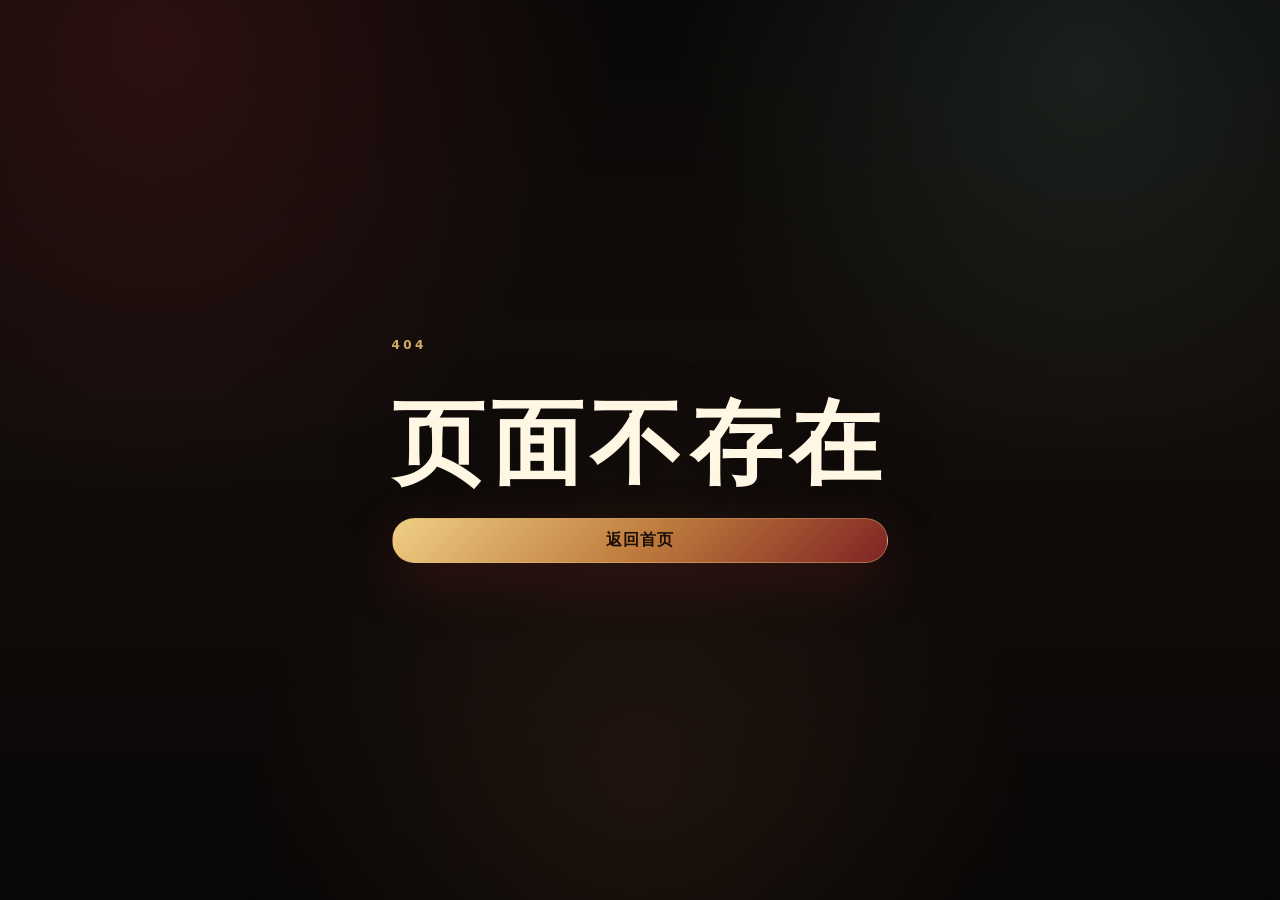
==== archive.html @ 338bcc50 "Add files via upload" ====
<!doctype html>
<html lang="zh-CN">
<head>
  <meta charset="utf-8" />
  <meta name="viewport" content="width=device-width, initial-scale=1" />
  <title>页面不存在｜热夜之梦</title>
  <link rel="stylesheet" href="styles.css" />
</head>
<body data-page="missing">
  <div class="texture" aria-hidden="true"></div>
  <main class="missing-page">
    <p class="overline">404</p>
    <h1>页面不存在</h1>
    <a class="button primary" href="./index.html">返回首页</a>
  </main>
</body>
</html>
---- styles.css ----
:root{
  --bg:#0b0a08;
  --bg-2:#15100c;
  --ink:#efe2c8;
  --ink-strong:#fff6e3;
  --muted:#b8a88b;
  --dim:#75674f;
  --line:rgba(215,184,121,.22);
  --line-strong:rgba(215,184,121,.42);
  --panel:rgba(25,18,14,.78);
  --panel-2:rgba(42,28,20,.68);
  --gold:#d4ad63;
  --gold-soft:#f1d68d;
  --copper:#9e5834;
  --blood:#651c1d;
  --blood-2:#9f2e30;
  --green:#3a5147;
  --paper:#c9b68f;
  --shadow:0 32px 90px rgba(0,0,0,.44);
  --serif:"Noto Serif SC","Source Han Serif SC","Songti SC","SimSun",serif;
  --sans:"Noto Sans SC","Microsoft YaHei",system-ui,-apple-system,BlinkMacSystemFont,"Segoe UI",sans-serif;
}

*{box-sizing:border-box}
html{scroll-behavior:smooth;background:var(--bg)}
body{
  margin:0;
  min-height:100vh;
  color:var(--ink);
  font-family:var(--sans);
  background:
    radial-gradient(circle at 12% 4%, rgba(101,28,29,.38), transparent 32%),
    radial-gradient(circle at 85% 8%, rgba(58,81,71,.32), transparent 30%),
    radial-gradient(circle at 50% 86%, rgba(158,88,52,.14), transparent 38%),
    linear-gradient(180deg,#090807 0%,#120d0b 44%,#080706 100%);
  overflow-x:hidden;
}
body::before{
  content:"";
  position:fixed;
  inset:0;
  z-index:-4;
  pointer-events:none;
  background:
    linear-gradient(90deg,rgba(215,184,121,.035) 1px,transparent 1px),
    linear-gradient(rgba(215,184,121,.028) 1px,transparent 1px);
  background-size:84px 84px;
  mask-image:linear-gradient(to bottom,rgba(0,0,0,.75),transparent 78%);
}
body::after{
  content:"";
  position:fixed;
  inset:0;
  z-index:-3;
  pointer-events:none;
  background:radial-gradient(circle at center,transparent 0 56%,rgba(0,0,0,.58) 100%);
}
.texture{
  position:fixed;
  inset:0;
  z-index:-2;
  pointer-events:none;
  opacity:.26;
  background-image:
    repeating-linear-gradient(0deg,rgba(255,255,255,.045) 0 1px,transparent 1px 3px),
    repeating-linear-gradient(90deg,rgba(0,0,0,.09) 0 1px,transparent 1px 4px);
  mix-blend-mode:overlay;
}

a{color:inherit;text-decoration:none}
button,input,select{font:inherit;color:inherit}
button{cursor:pointer}
img{display:block;max-width:100%}
mark{background:rgba(212,173,99,.34);color:var(--ink-strong);border-radius:5px;padding:0 .16em}

.site-header{
  position:sticky;
  top:0;
  z-index:50;
  display:flex;
  align-items:center;
  justify-content:space-between;
  gap:18px;
  min-height:72px;
  padding:13px clamp(18px,3vw,46px);
  border-bottom:1px solid var(--line);
  background:rgba(9,8,7,.76);
  backdrop-filter:blur(18px);
}
.brand{display:flex;align-items:center;gap:12px;min-width:max-content}
.brand-mark{
  width:42px;height:42px;
  display:grid;place-items:center;
  border:1px solid var(--line-strong);
  border-radius:50%;
  color:var(--gold-soft);
  background:radial-gradient(circle at 34% 25%,rgba(241,214,141,.22),rgba(101,28,29,.17) 52%,rgba(0,0,0,.24));
  font-family:var(--serif);
  font-size:24px;
  box-shadow:inset 0 0 26px rgba(215,184,121,.1),0 14px 36px rgba(0,0,0,.28);
}
.brand-name{font-family:var(--serif);font-size:21px;letter-spacing:.2em;color:var(--ink-strong);font-weight:700}
.site-nav{display:flex;align-items:center;justify-content:flex-end;gap:4px;flex-wrap:wrap}
.site-nav a{
  padding:9px 13px;
  border:1px solid transparent;
  border-radius:999px;
  color:var(--muted);
  font-size:14px;
  letter-spacing:.04em;
  transition:background .18s ease,border-color .18s ease,color .18s ease;
}
.site-nav a:hover,.site-nav a.active{color:var(--ink-strong);border-color:var(--line);background:rgba(255,255,255,.045)}
.nav-toggle{display:none;border:1px solid var(--line);border-radius:999px;background:rgba(255,255,255,.04);padding:9px 14px}

.home-hero{
  width:min(1380px,100%);
  min-height:calc(100vh - 72px);
  margin:0 auto;
  display:grid;
  grid-template-columns:minmax(0,.88fr) minmax(420px,1.12fr);
  gap:34px;
  align-items:center;
  padding:72px clamp(18px,3vw,46px) 44px;
}
.hero-copy{position:relative;z-index:2}
.overline{
  margin:0 0 18px;
  color:var(--gold);
  font-size:12px;
  line-height:1.4;
  letter-spacing:.28em;
  text-transform:uppercase;
  font-weight:800;
}
h1,h2,h3{font-family:var(--serif);font-weight:700;color:var(--ink-strong);margin:0;line-height:1.12}
h1{font-size:clamp(54px,7.4vw,108px);letter-spacing:.08em;text-shadow:0 20px 64px rgba(0,0,0,.46)}
h2{font-size:clamp(29px,4.2vw,52px);letter-spacing:.06em}
h3{font-size:24px;letter-spacing:.04em}
blockquote{
  margin:28px 0 0;
  padding-left:22px;
  border-left:2px solid var(--gold);
  font-family:var(--serif);
  font-size:clamp(22px,2.4vw,34px);
  line-height:1.6;
  color:var(--gold-soft);
}
.hero-text,.page-hero p,.library-hero p,.reading-card p,.portal-card p,.location-card p,.timeline-item p,.book-card p,.entry-body p{
  color:var(--muted);
  line-height:1.95;
  letter-spacing:.015em;
}
.hero-text{max-width:720px;margin:24px 0 0;font-size:17px}
.hero-links{display:flex;gap:12px;flex-wrap:wrap;margin-top:34px}
.button{
  display:inline-flex;align-items:center;justify-content:center;gap:8px;
  min-height:44px;
  padding:11px 18px;
  border-radius:999px;
  border:1px solid var(--line-strong);
  background:rgba(255,255,255,.04);
  color:var(--ink);
  font-weight:700;
  letter-spacing:.06em;
  transition:transform .18s ease,filter .18s ease,background .18s ease;
}
.button:hover{transform:translateY(-2px);filter:brightness(1.08);background:rgba(255,255,255,.07)}
.button.primary{color:#1c0f07;background:linear-gradient(135deg,#efcf83 0%,#be7a3c 52%,#7f2424 100%);box-shadow:0 18px 52px rgba(101,28,29,.36)}
.button.small{min-height:42px;padding:10px 15px;background:rgba(255,255,255,.05)}
.text-link{display:inline-flex;margin-top:14px;color:var(--gold-soft);font-weight:800;letter-spacing:.04em}
.text-link:hover{text-decoration:underline;text-underline-offset:4px}

.map-window{
  position:relative;
  display:block;
  border:1px solid var(--line-strong);
  border-radius:34px;
  padding:12px;
  background:linear-gradient(145deg,rgba(215,184,121,.18),rgba(255,255,255,.035));
  box-shadow:var(--shadow);
  overflow:hidden;
}
.map-window::before{
  content:"";
  position:absolute;
  inset:12px;
  z-index:1;
  pointer-events:none;
  border:1px solid rgba(255,246,227,.18);
  border-radius:24px;
  box-shadow:inset 0 0 80px rgba(0,0,0,.26);
}
.map-window img{
  width:100%;
  aspect-ratio:1.42/1;
  object-fit:cover;
  border-radius:24px;
  filter:saturate(.95) contrast(.96) brightness(.85);
}
.map-window span{
  position:absolute;
  right:28px;
  bottom:26px;
  z-index:2;
  padding:9px 13px;
  border:1px solid var(--line-strong);
  border-radius:999px;
  background:rgba(10,8,6,.72);
  color:var(--gold-soft);
  font-family:var(--serif);
  letter-spacing:.18em;
}

.section{width:min(1220px,100%);margin:0 auto;padding:76px clamp(18px,3vw,46px)}
.section.compact{padding-top:40px;padding-bottom:56px}
.section-title{margin-bottom:22px}
.portal-grid{display:grid;grid-template-columns:repeat(3,1fr);gap:16px}
.portal-card{
  min-height:235px;
  padding:24px;
  display:flex;
  flex-direction:column;
  justify-content:space-between;
  border:1px solid var(--line);
  border-radius:26px;
  background:
    radial-gradient(circle at 84% 12%,rgba(212,173,99,.15),transparent 34%),
    linear-gradient(180deg,rgba(255,255,255,.055),rgba(255,255,255,.022));
  box-shadow:0 22px 70px rgba(0,0,0,.2);
  transition:transform .2s ease,border-color .2s ease,background .2s ease;
}
.portal-card:hover{transform:translateY(-4px);border-color:var(--line-strong);background:rgba(255,255,255,.062)}
.portal-card span{font-family:var(--serif);font-size:28px;color:var(--ink-strong);letter-spacing:.06em}
.portal-card p{margin:30px 0 0;font-size:15px}
.reading-card{
  border:1px solid var(--line);
  border-radius:30px;
  padding:32px;
  background:linear-gradient(135deg,rgba(255,255,255,.055),rgba(101,28,29,.08));
  box-shadow:var(--shadow);
}
.reading-card h2{margin-bottom:20px}
.reading-card p{font-size:16px}

.page-hero{
  width:min(1220px,100%);
  margin:0 auto;
  padding:92px clamp(18px,3vw,46px) 34px;
}
.page-hero h1{font-size:clamp(44px,6vw,82px)}
.page-hero p:not(.overline){max-width:820px;margin:24px 0 0;font-size:17px}
.atlas-hero{padding-bottom:22px}
.atlas-map{
  width:min(1320px,calc(100% - 36px));
  margin:0 auto 26px;
  border:1px solid var(--line-strong);
  border-radius:32px;
  padding:12px;
  background:rgba(255,255,255,.04);
  box-shadow:var(--shadow);
}
.atlas-map img{width:100%;border-radius:22px;filter:saturate(.96) contrast(.98) brightness(.92)}
.tool-row,.archive-tools{
  position:sticky;
  top:88px;
  z-index:12;
  display:grid;
  grid-template-columns:1fr 220px;
  gap:12px;
  margin-bottom:26px;
  padding:12px;
  border:1px solid var(--line);
  border-radius:24px;
  background:rgba(12,9,7,.78);
  backdrop-filter:blur(16px);
}
.archive-tools{grid-template-columns:1fr 210px auto}
input,select{
  width:100%;
  border:1px solid var(--line);
  border-radius:16px;
  background:rgba(0,0,0,.28);
  color:var(--ink);
  padding:13px 15px;
  outline:none;
  transition:border-color .18s ease,box-shadow .18s ease;
}
input:focus,select:focus{border-color:rgba(241,214,141,.72);box-shadow:0 0 0 4px rgba(212,173,99,.12)}
select option{background:#130f0c;color:var(--ink)}
.location-grid{display:grid;gap:24px}
.location-group{display:grid;gap:16px}
.location-group h2{font-size:34px}
.location-cards{display:grid;grid-template-columns:repeat(2,1fr);gap:14px}
.location-card{
  padding:22px;
  border:1px solid var(--line);
  border-radius:24px;
  background:linear-gradient(180deg,rgba(255,255,255,.05),rgba(255,255,255,.022));
}
.card-kicker{color:var(--dim);font-size:12px;letter-spacing:.18em;margin-bottom:10px}
.location-card h3{font-size:25px}
.location-card p{margin:14px 0 0;font-size:15px}
.empty{border:1px dashed var(--line);border-radius:22px;padding:28px;color:var(--muted);background:rgba(255,255,255,.03)}

.chronicle-shell{padding-top:34px}
.timeline{position:relative;display:grid;gap:18px;margin-top:10px}
.timeline::before{content:"";position:absolute;left:140px;top:0;bottom:0;width:1px;background:var(--line)}
.timeline-item{
  position:relative;
  display:grid;
  grid-template-columns:120px 1fr;
  gap:42px;
  padding:24px;
  border:1px solid var(--line);
  border-radius:24px;
  background:linear-gradient(180deg,rgba(255,255,255,.05),rgba(255,255,255,.02));
}
.timeline-item::before{content:"";position:absolute;left:135px;top:32px;width:11px;height:11px;border-radius:50%;background:var(--gold);box-shadow:0 0 0 8px rgba(212,173,99,.12)}
.timeline-date{font-family:var(--serif);font-size:24px;color:var(--gold-soft);line-height:1.2}
.timeline-item h2{font-size:30px}
.timeline-item p{margin:14px 0 0}

.library-hero{
  width:min(1220px,100%);
  margin:0 auto;
  min-height:430px;
  display:flex;
  align-items:end;
  padding:90px clamp(18px,3vw,46px) 42px;
  background:
    linear-gradient(rgba(8,6,5,.24),rgba(8,6,5,.76)),
    repeating-linear-gradient(90deg,rgba(124,74,42,.22) 0 38px,rgba(36,22,15,.22) 38px 42px),
    radial-gradient(circle at 70% 12%,rgba(212,173,99,.2),transparent 34%);
  border-bottom:1px solid var(--line);
}
.library-hero h1{font-size:clamp(46px,6vw,84px)}
.library-hero p:not(.overline){max-width:640px;margin:20px 0 0;font-size:18px;color:var(--muted);line-height:1.9}
.library-room{width:min(1280px,100%)}
.catalog-panel{
  display:grid;
  grid-template-columns:180px 1fr;
  gap:16px;
  align-items:center;
  margin-bottom:24px;
  padding:16px;
  border:1px solid var(--line);
  border-radius:24px;
  background:linear-gradient(135deg,rgba(201,182,143,.1),rgba(55,34,23,.28));
}
.catalog-panel label{font-family:var(--serif);font-size:25px;color:var(--ink-strong);letter-spacing:.08em}
.bookcase{
  display:grid;
  grid-template-columns:repeat(2,1fr);
  gap:18px;
}
.book-card{
  position:relative;
  display:grid;
  grid-template-columns:42px 1fr;
  gap:18px;
  min-height:215px;
  padding:22px;
  border:1px solid rgba(215,184,121,.28);
  border-radius:8px 24px 24px 8px;
  background:
    linear-gradient(90deg,rgba(101,28,29,.34),transparent 16%),
    linear-gradient(180deg,rgba(201,182,143,.12),rgba(255,255,255,.028));
  box-shadow:0 20px 54px rgba(0,0,0,.24);
}
.book-card::after{content:"";position:absolute;left:0;right:0;bottom:-10px;height:10px;background:linear-gradient(90deg,rgba(80,47,27,.1),rgba(215,184,121,.2),rgba(80,47,27,.1));border-radius:0 0 18px 18px}
.book-spine{
  writing-mode:vertical-rl;
  text-orientation:mixed;
  display:flex;
  align-items:center;
  justify-content:center;
  border-right:1px solid var(--line);
  color:var(--gold-soft);
  font-family:var(--serif);
  letter-spacing:.2em;
}
.book-card h2{font-size:27px;line-height:1.35}
.book-card p{margin:14px 0 0;font-size:15px}

.archive-section{padding-top:34px}
.archive-list{display:grid;gap:14px}
.entry{
  border:1px solid var(--line);
  border-radius:24px;
  background:linear-gradient(180deg,rgba(255,255,255,.048),rgba(255,255,255,.02));
  overflow:hidden;
}
.entry summary{
  list-style:none;
  display:flex;
  justify-content:space-between;
  gap:18px;
  align-items:center;
  padding:22px 24px;
  cursor:pointer;
}
.entry summary::-webkit-details-marker{display:none}
.entry h2{font-size:30px}
.entry-meta{display:flex;gap:8px;flex-wrap:wrap;margin-top:12px}
.entry-meta span{display:inline-flex;padding:5px 9px;border:1px solid var(--line);border-radius:999px;color:var(--muted);font-size:12px;letter-spacing:.05em}
.chevron{color:var(--gold);font-size:24px;transition:transform .2s ease}
.entry[open] .chevron{transform:rotate(180deg)}
.entry-body{padding:0 24px 26px;border-top:1px solid var(--line)}
.entry-body p{margin:20px 0 0;font-size:16px;color:#d4c4a8}

.site-footer{
  display:flex;
  gap:18px;
  flex-wrap:wrap;
  justify-content:center;
  padding:36px 18px 48px;
  border-top:1px solid var(--line);
  color:var(--muted);
}
.site-footer a:hover{color:var(--ink-strong);text-decoration:underline;text-underline-offset:4px}
.missing-page{min-height:100vh;display:grid;place-content:center;gap:22px;padding:40px}
.missing-page h1{font-size:clamp(42px,8vw,92px)}

.reveal{opacity:0;transform:translateY(18px);transition:opacity .55s ease,transform .55s ease}
.reveal.visible{opacity:1;transform:none}

@media (max-width: 980px){
  .home-hero{grid-template-columns:1fr;min-height:auto;padding-top:54px}
  .map-window{order:-1}
  .portal-grid,.location-cards,.bookcase{grid-template-columns:1fr}
  .tool-row,.archive-tools,.catalog-panel{grid-template-columns:1fr;position:relative;top:auto}
  .timeline::before{left:27px}
  .timeline-item{grid-template-columns:1fr;gap:12px;padding-left:54px}
  .timeline-item::before{left:22px}
  .timeline-date{font-size:20px}
}

@media (max-width: 760px){
  .site-header{align-items:flex-start}
  .nav-toggle{display:inline-flex;margin-left:auto}
  .site-nav{display:none;position:absolute;left:18px;right:18px;top:62px;padding:12px;border:1px solid var(--line);border-radius:22px;background:rgba(9,8,7,.96);box-shadow:var(--shadow)}
  .site-nav.open{display:grid}
  .site-nav a{border-color:var(--line);border-radius:14px}
  .brand-name{font-size:18px;letter-spacing:.16em}
  h1{font-size:clamp(42px,13vw,62px)}
  .home-hero,.page-hero,.section{padding-left:18px;padding-right:18px}
  .map-window img{aspect-ratio:1.22/1}
  .atlas-map{width:calc(100% - 24px);padding:8px;border-radius:22px}
  .atlas-map img{border-radius:15px}
  .entry summary{padding:18px}
  .entry-body{padding:0 18px 22px}
}
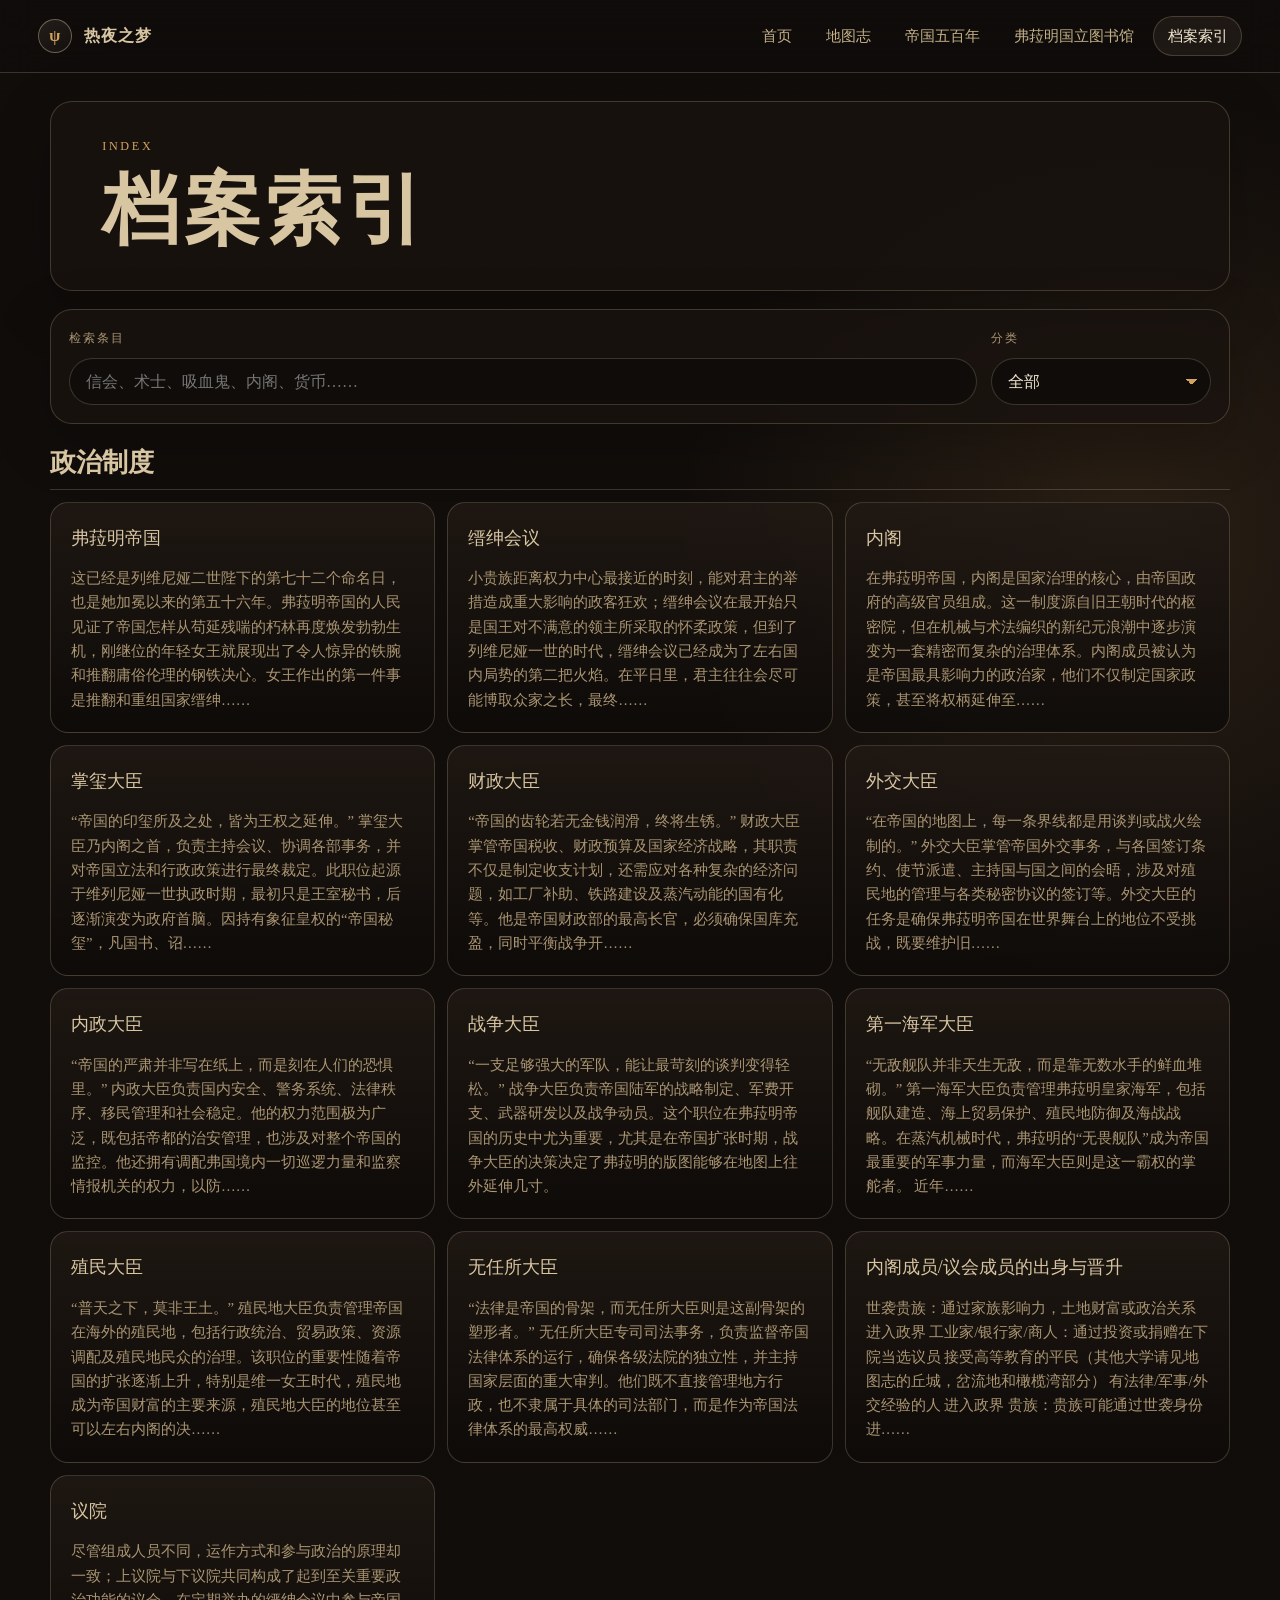
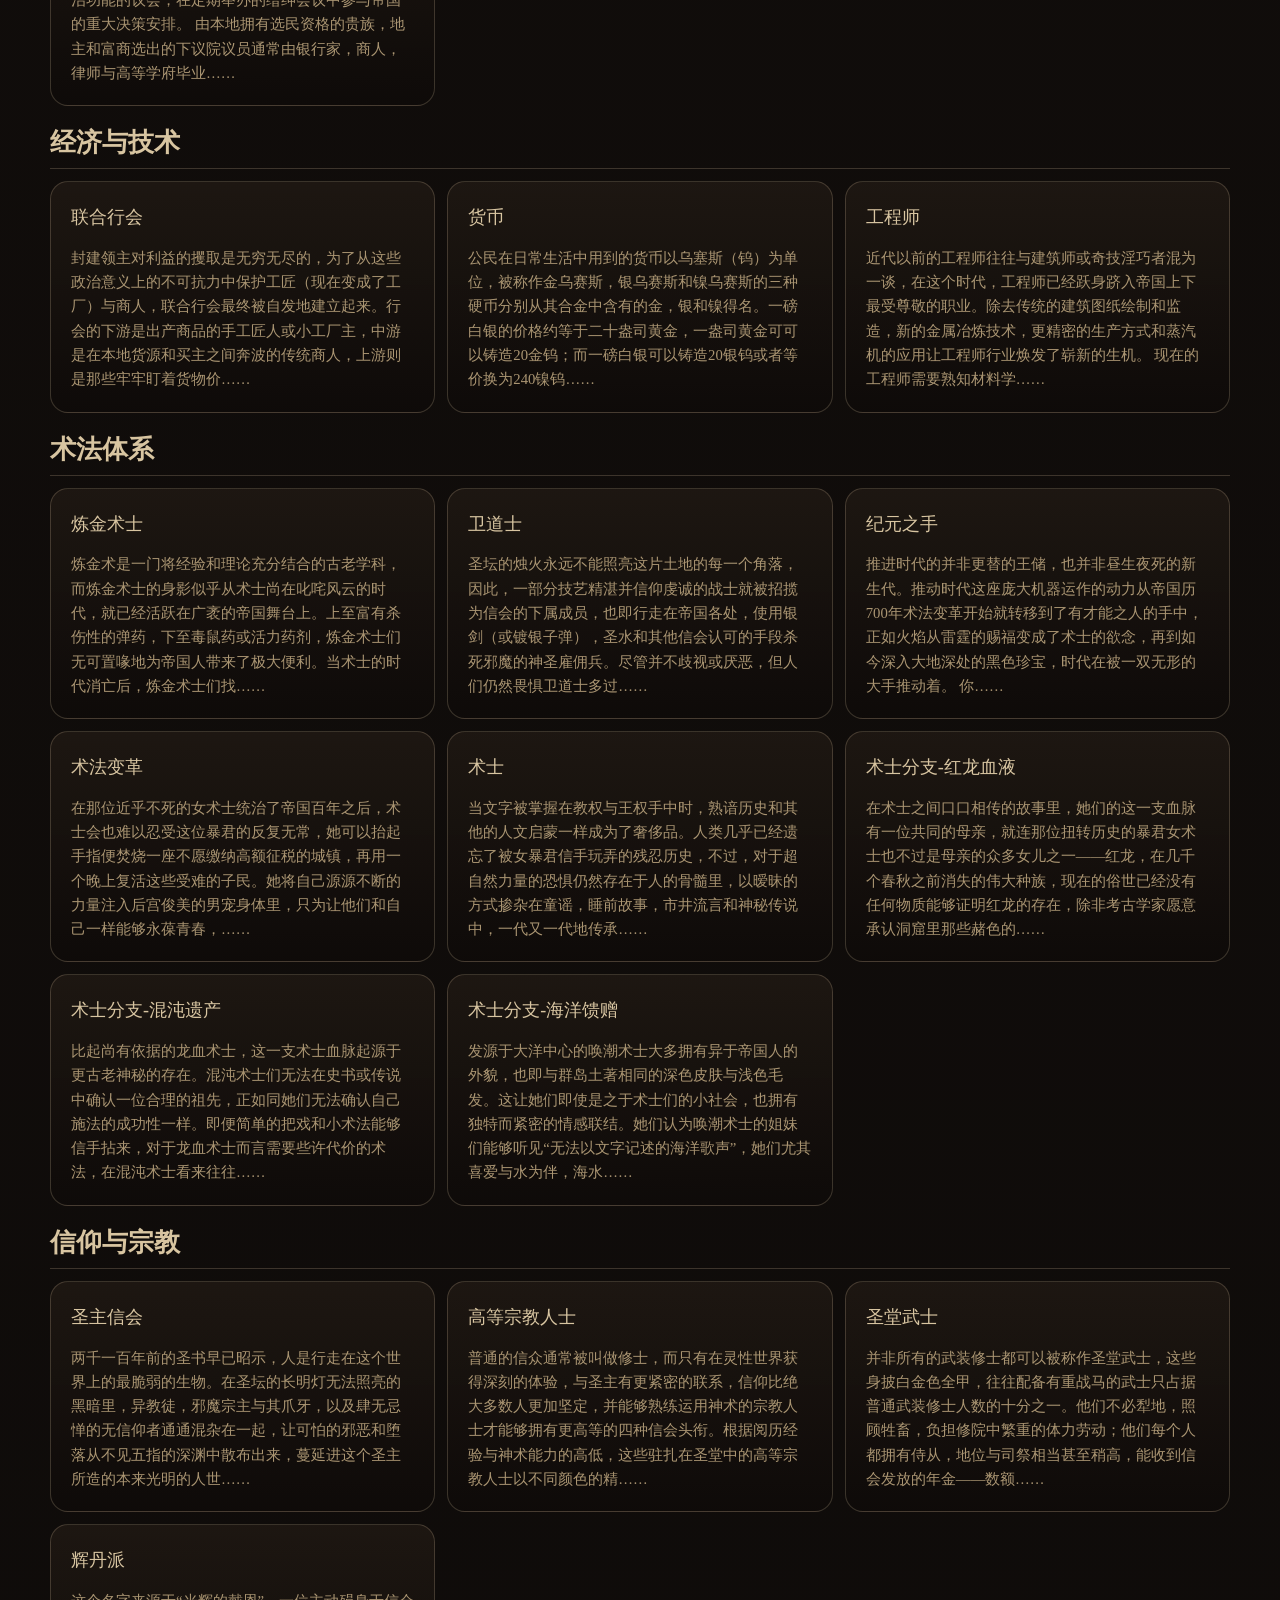
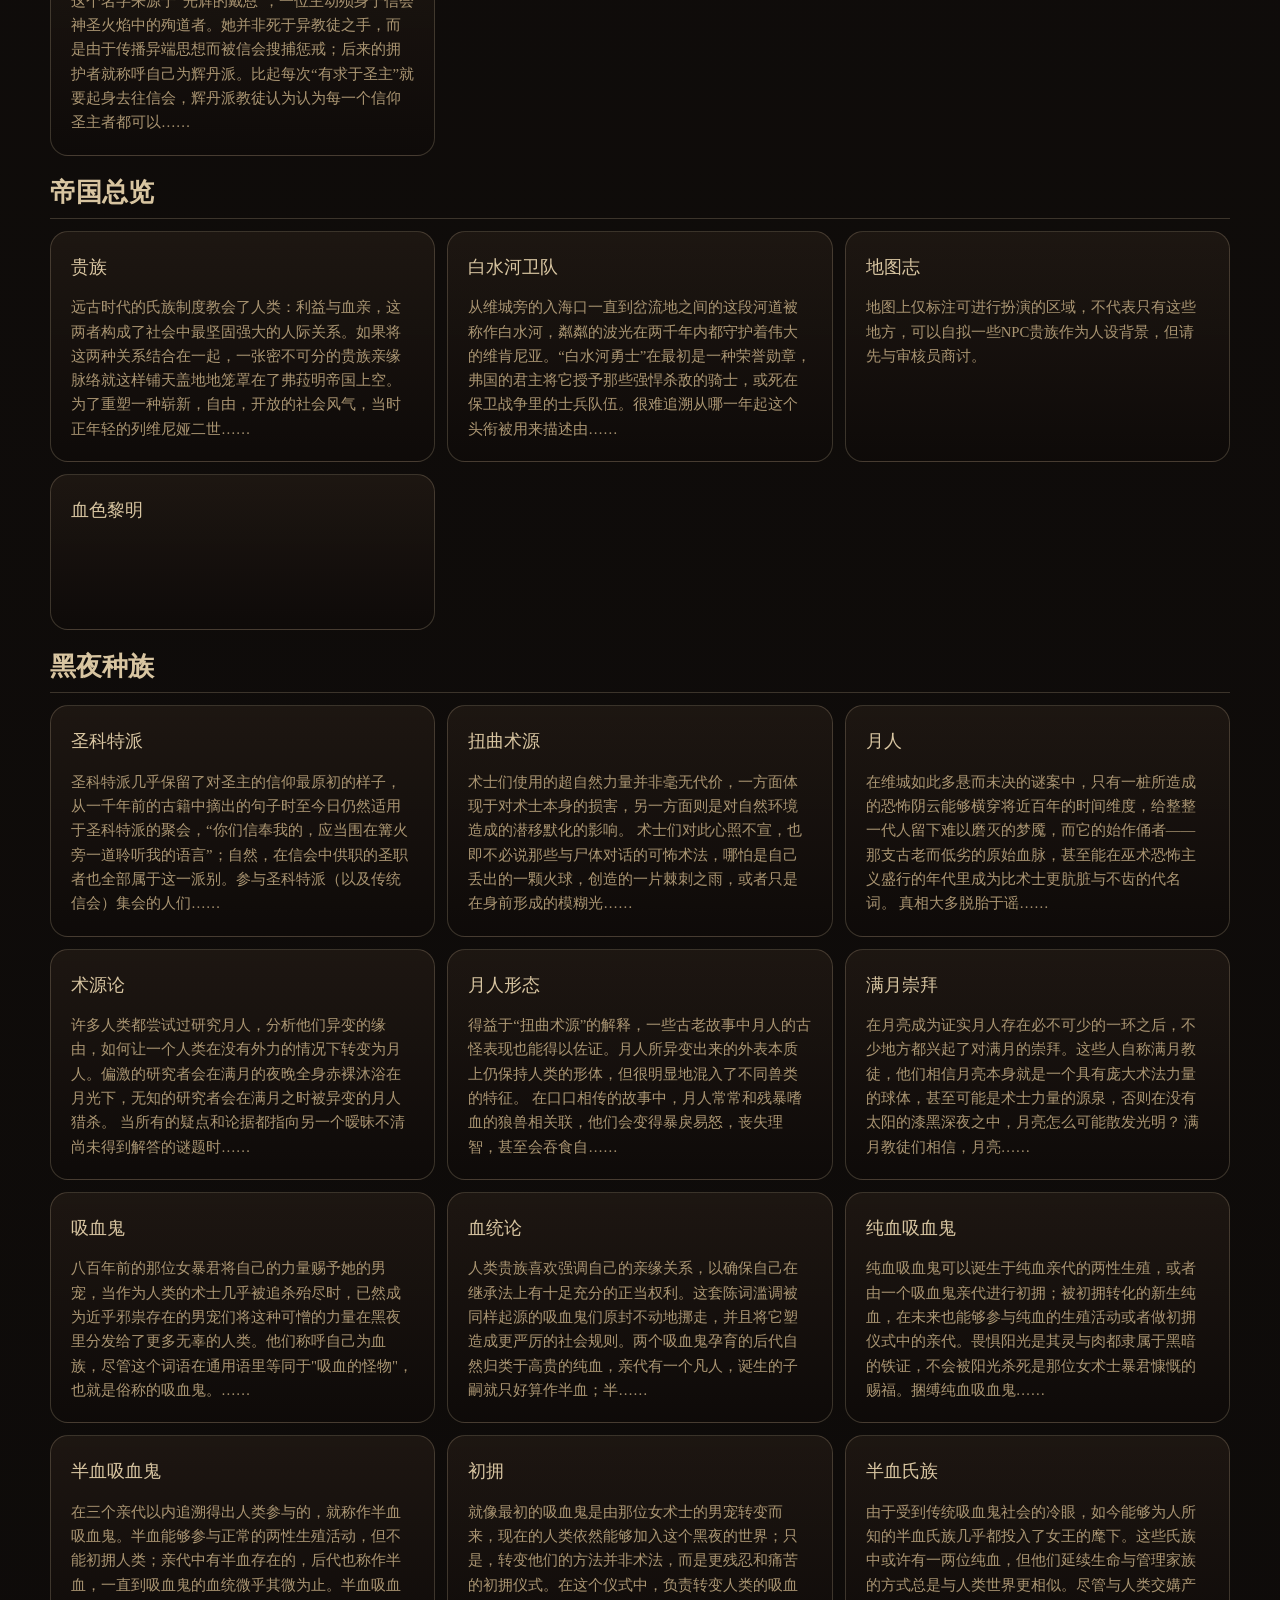
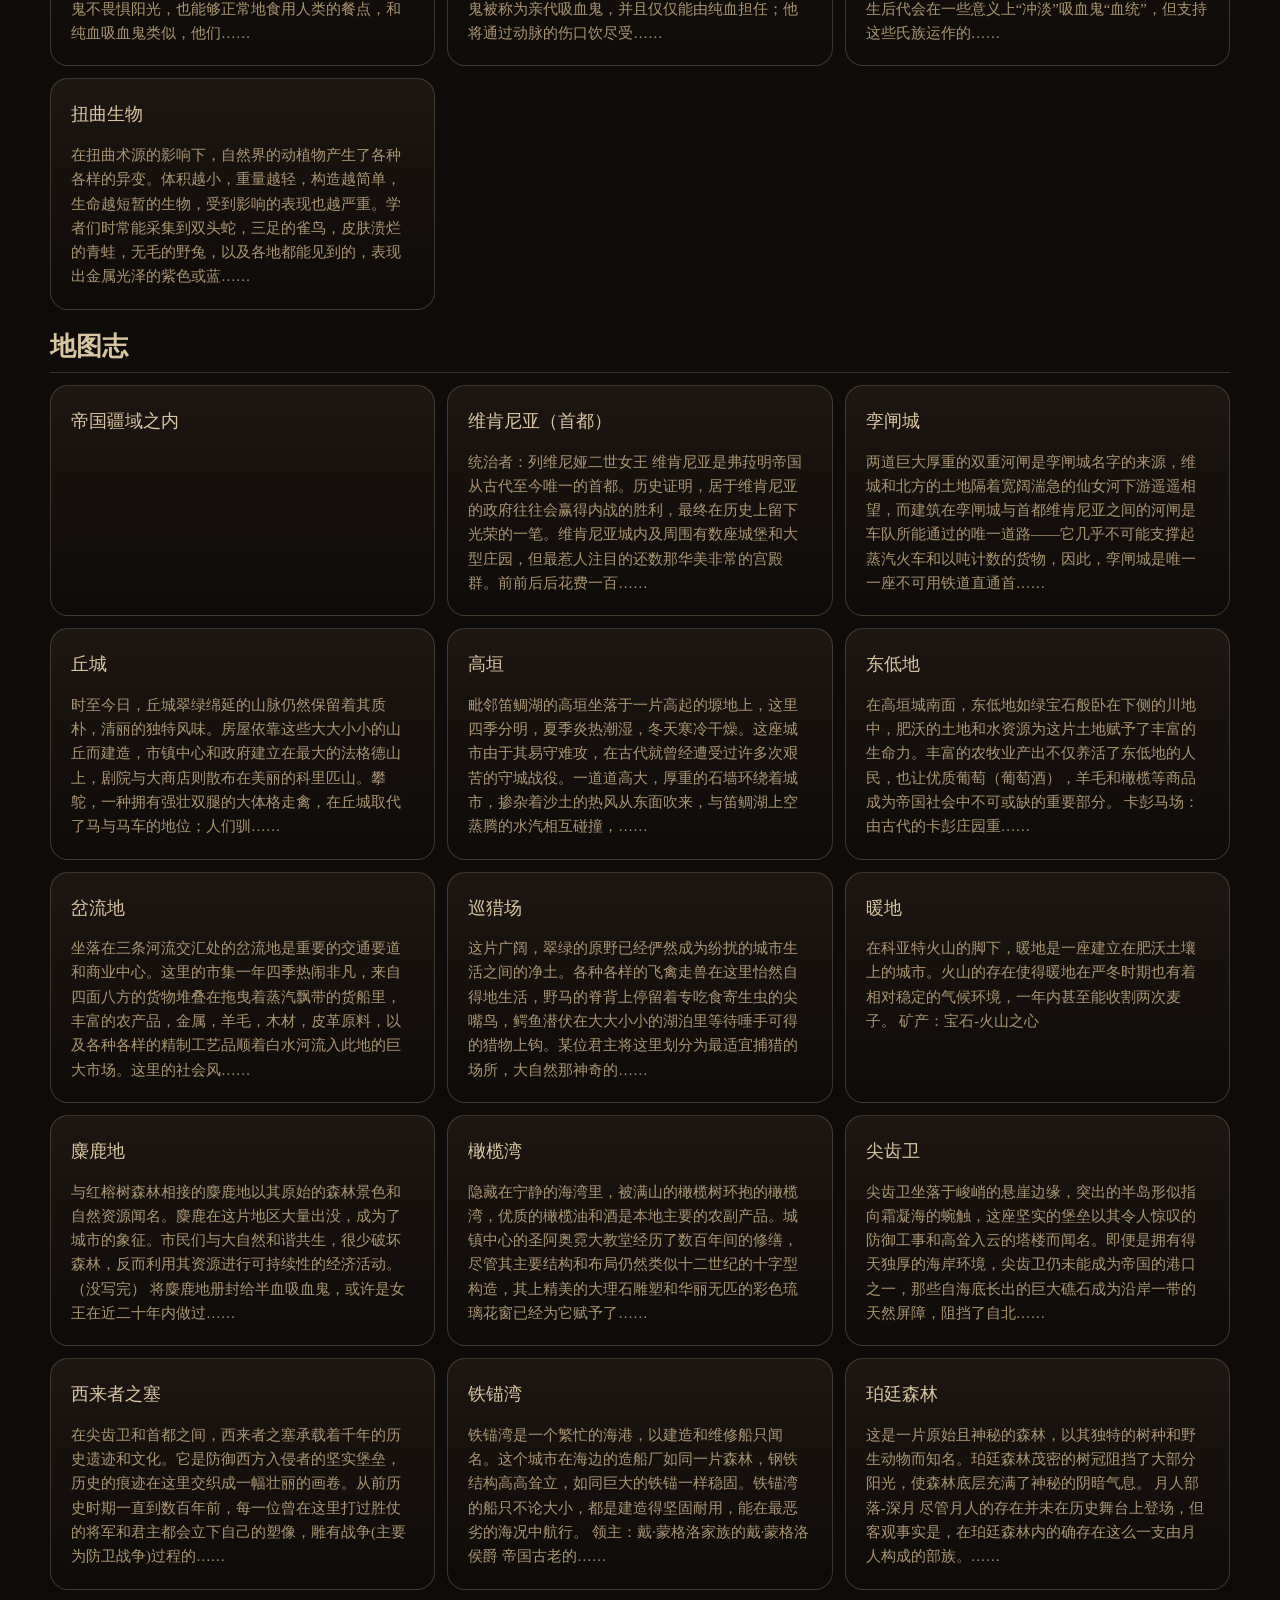
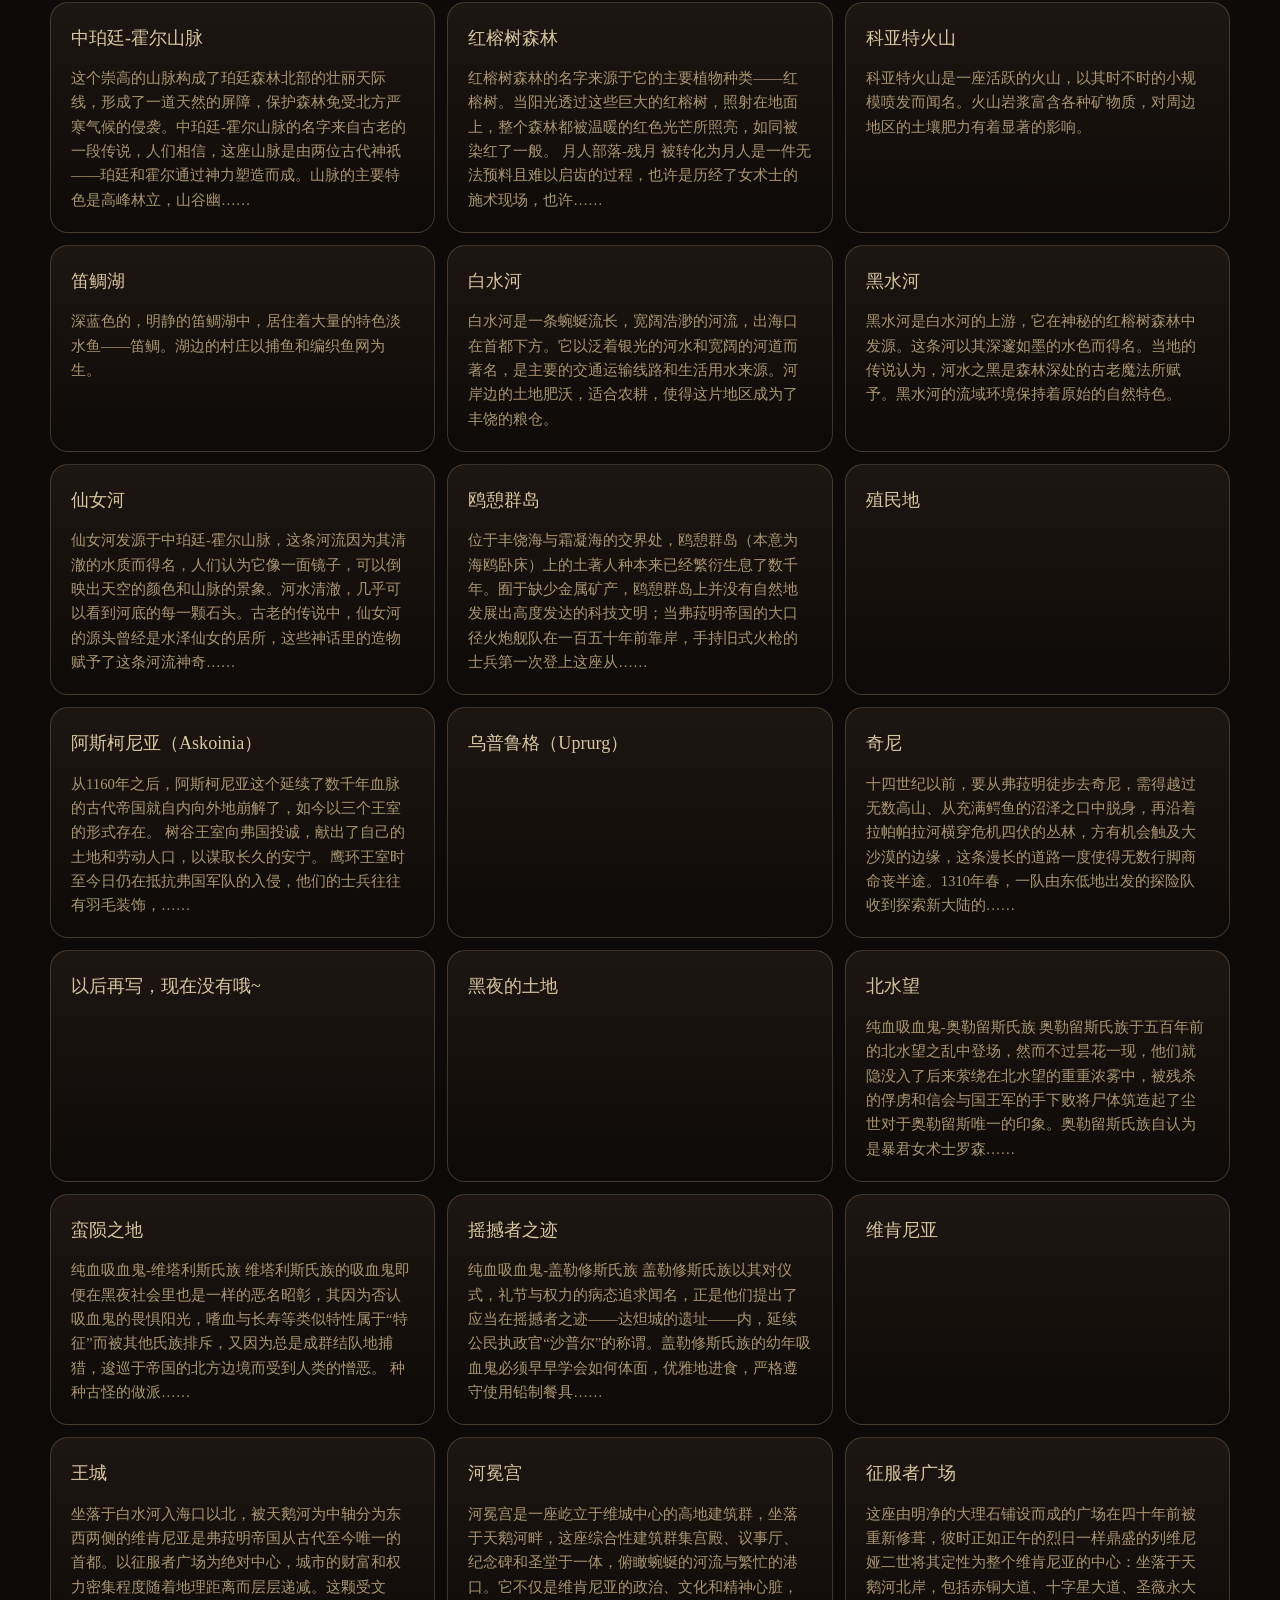
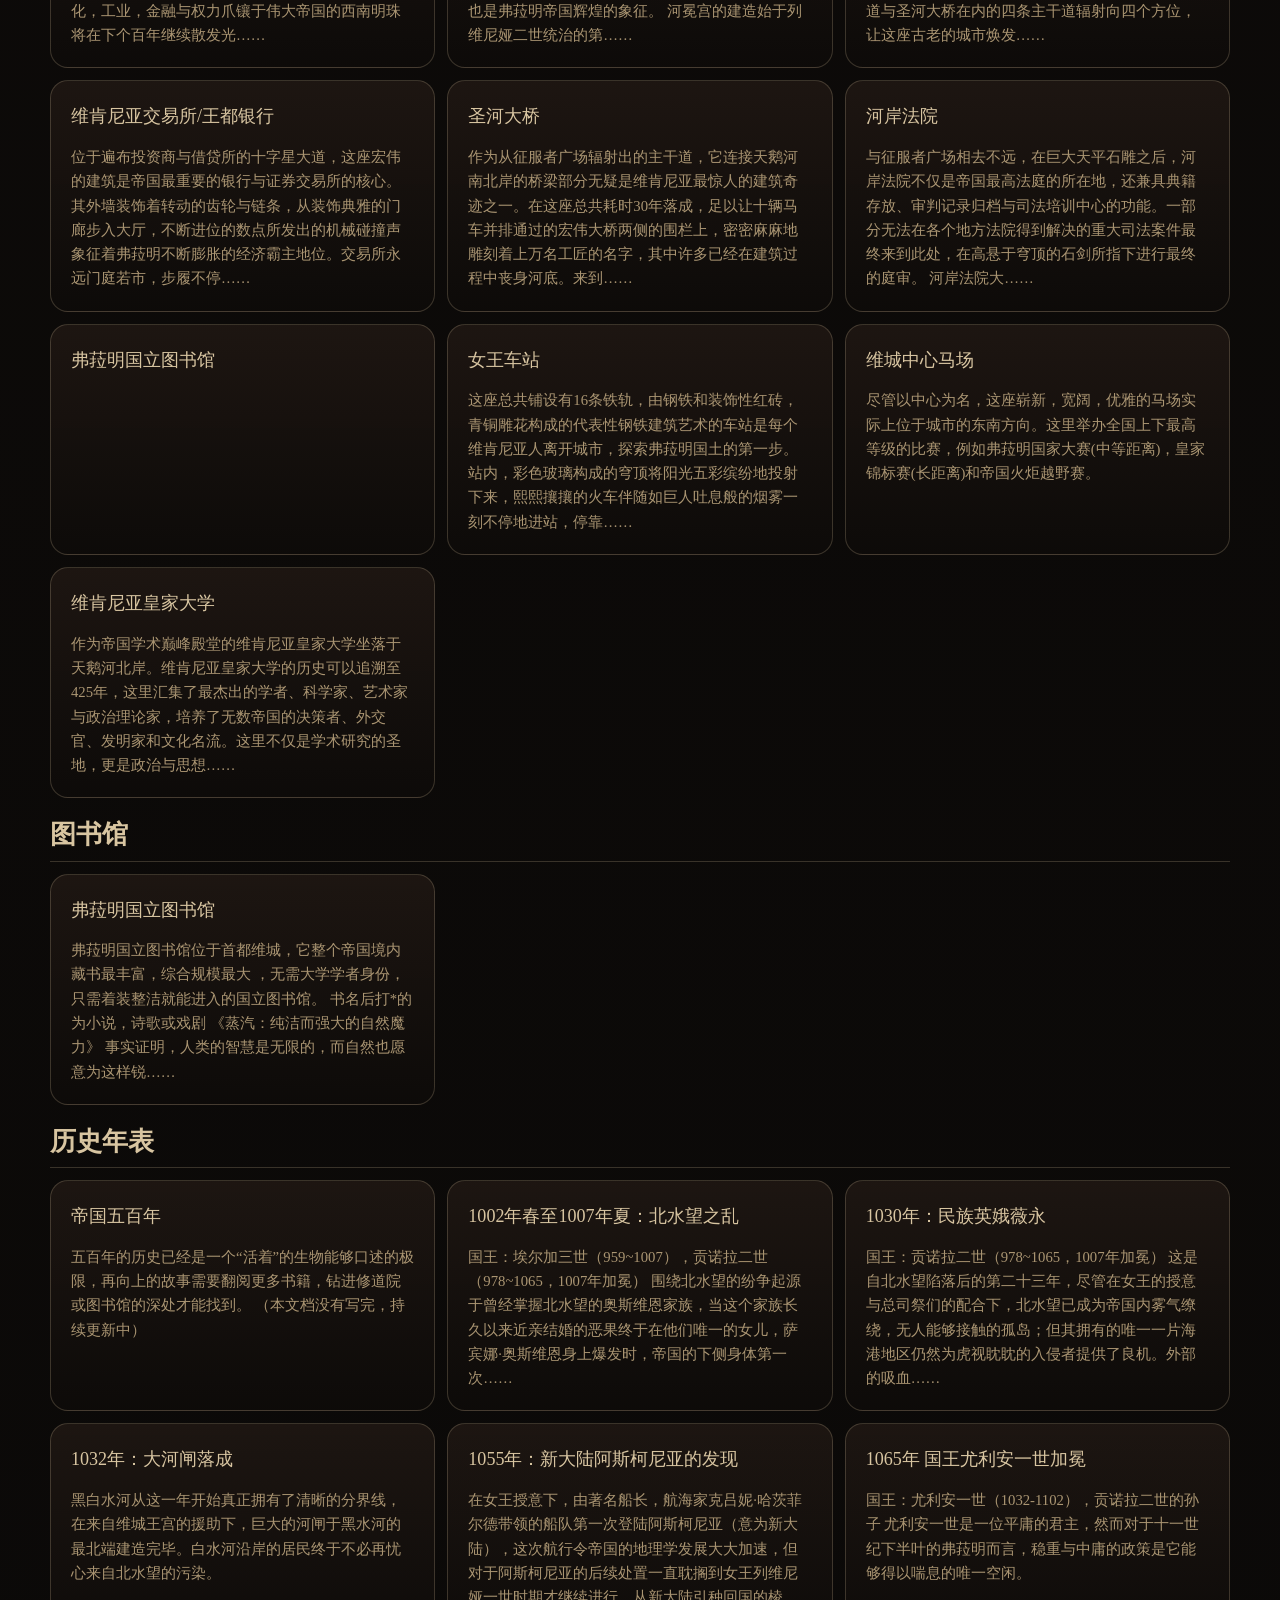
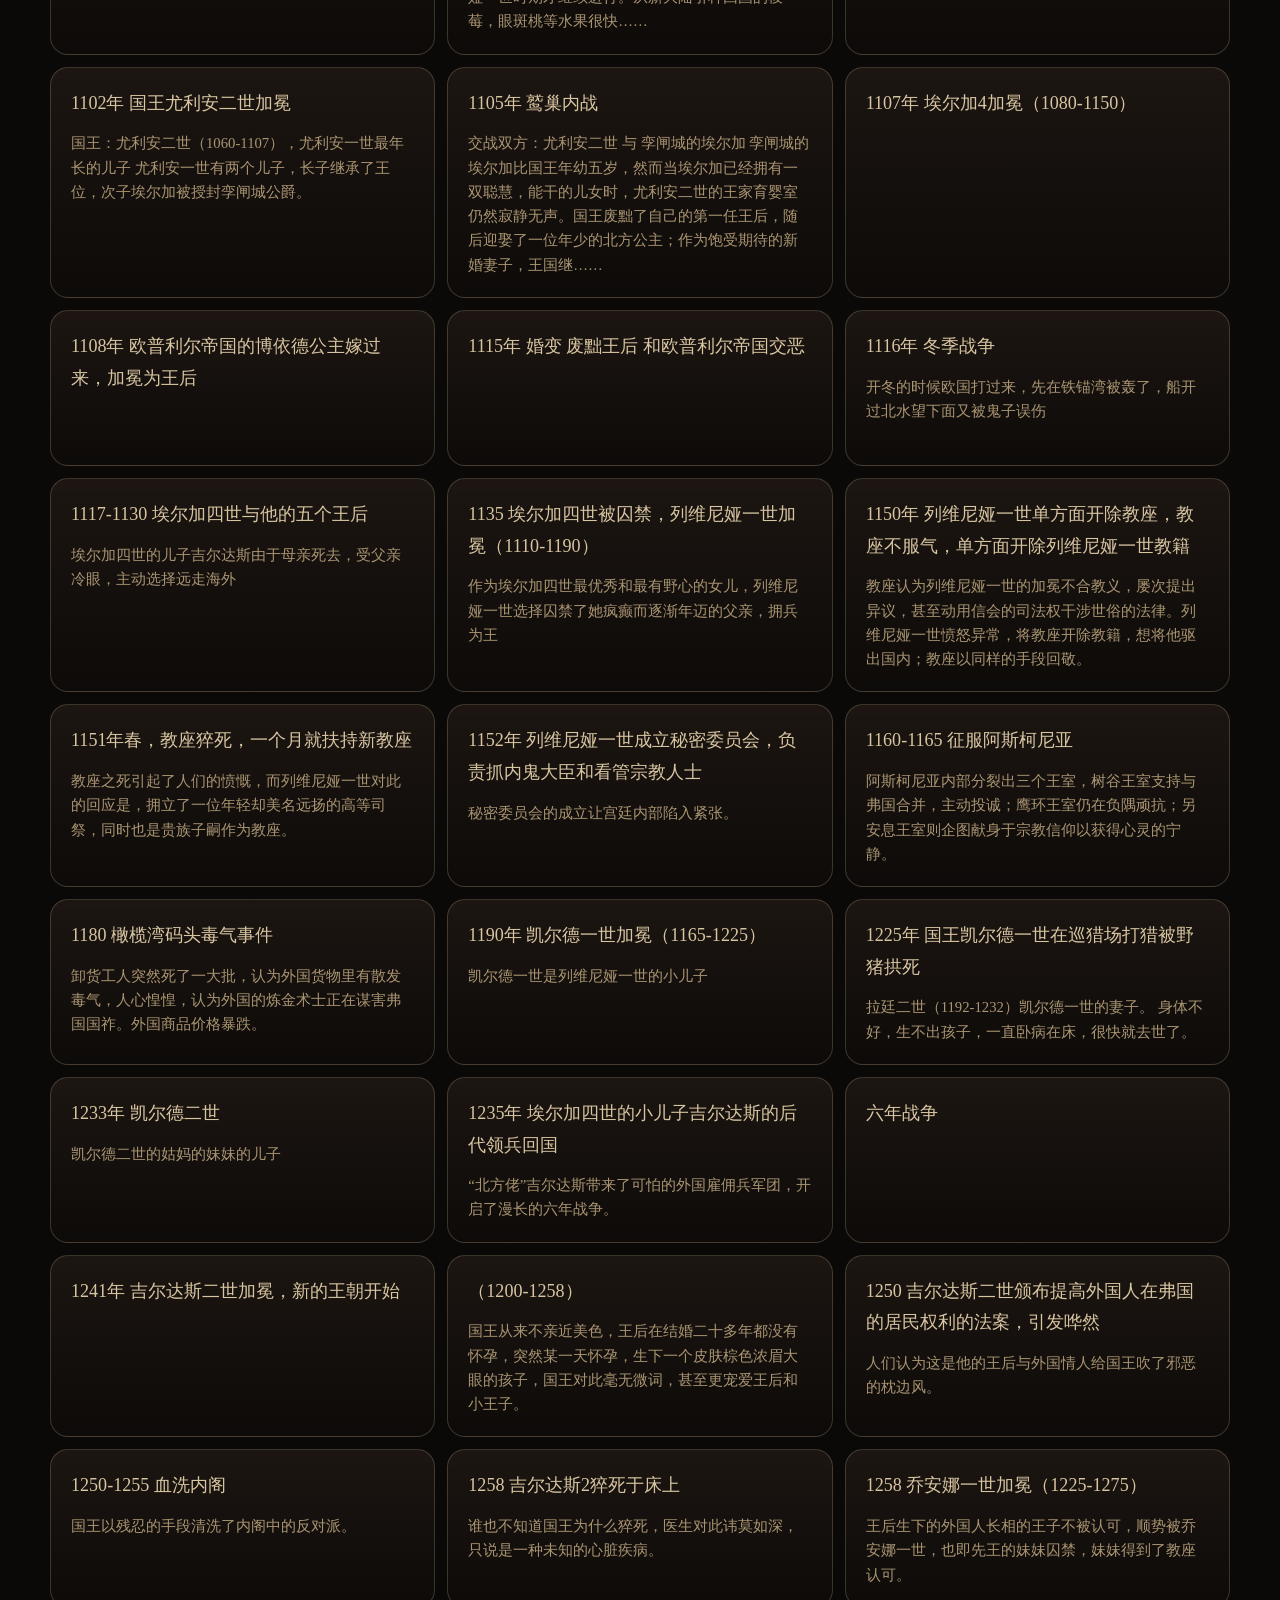
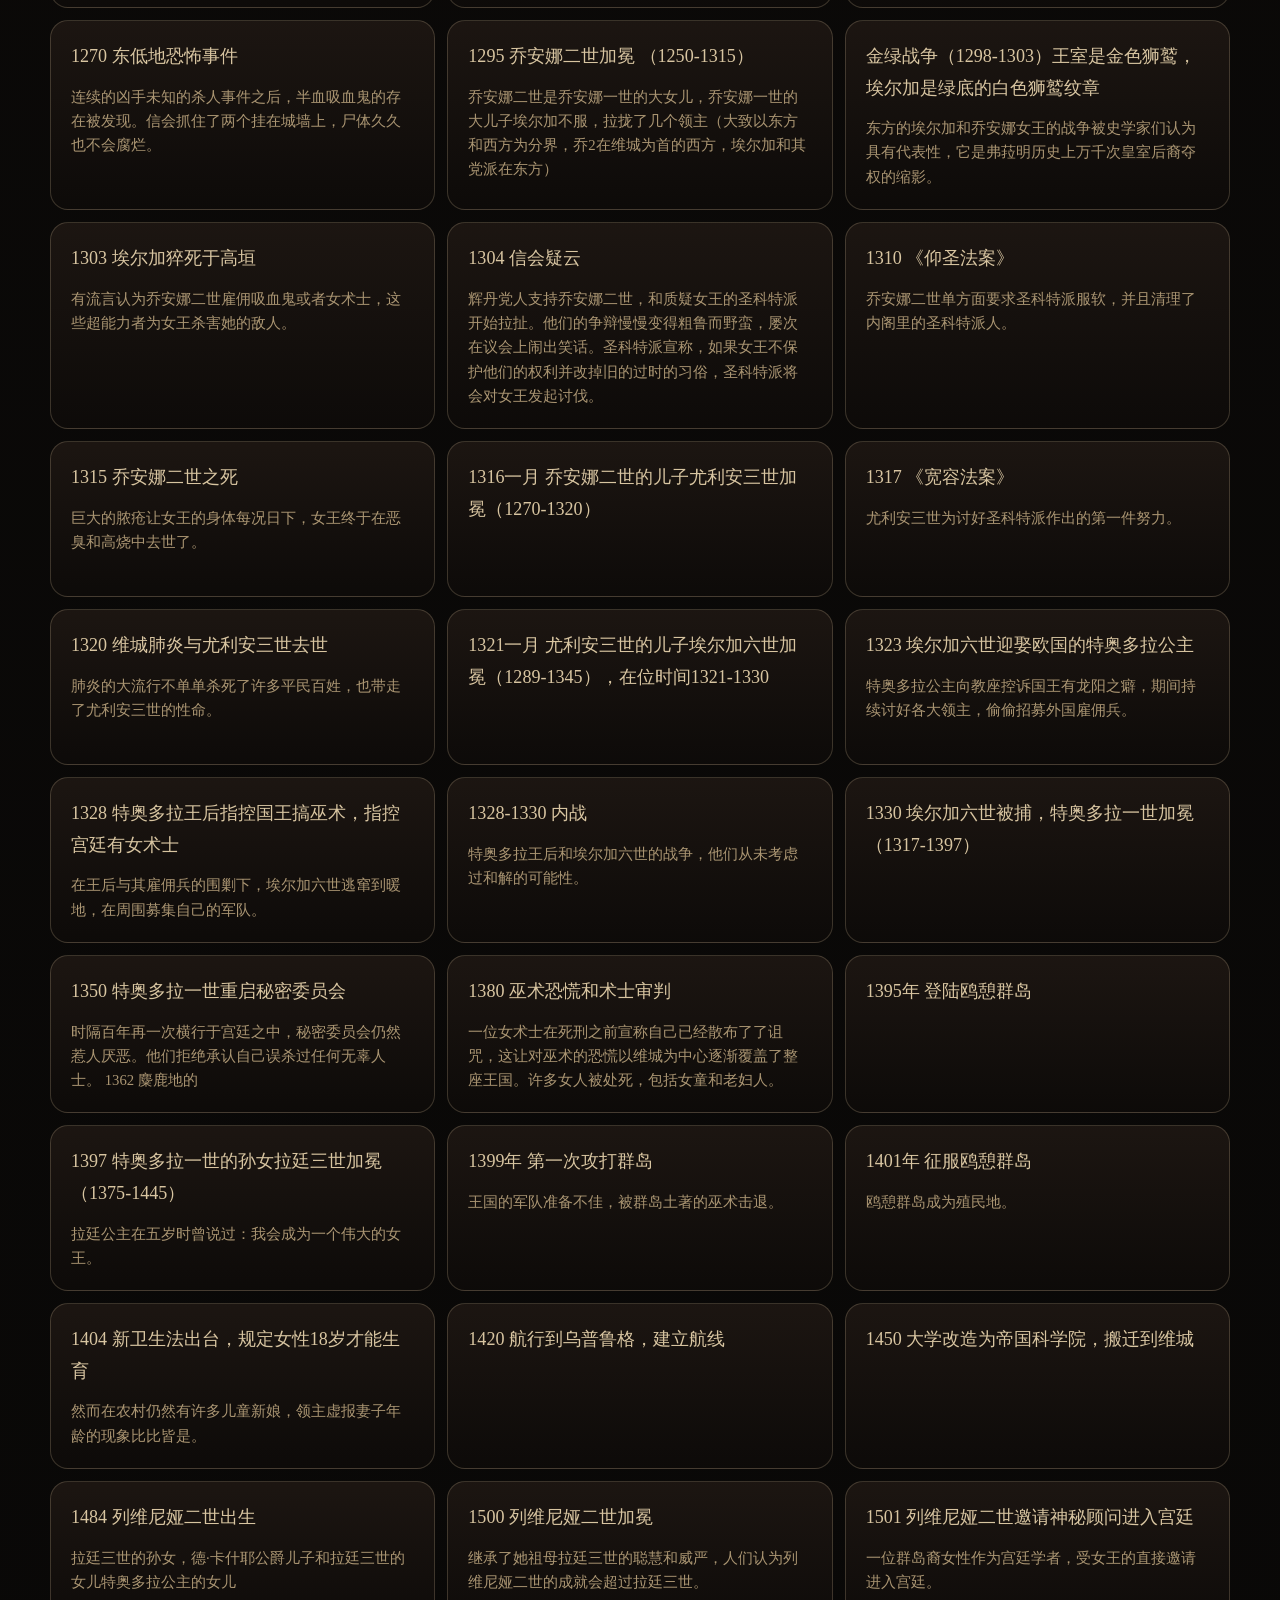
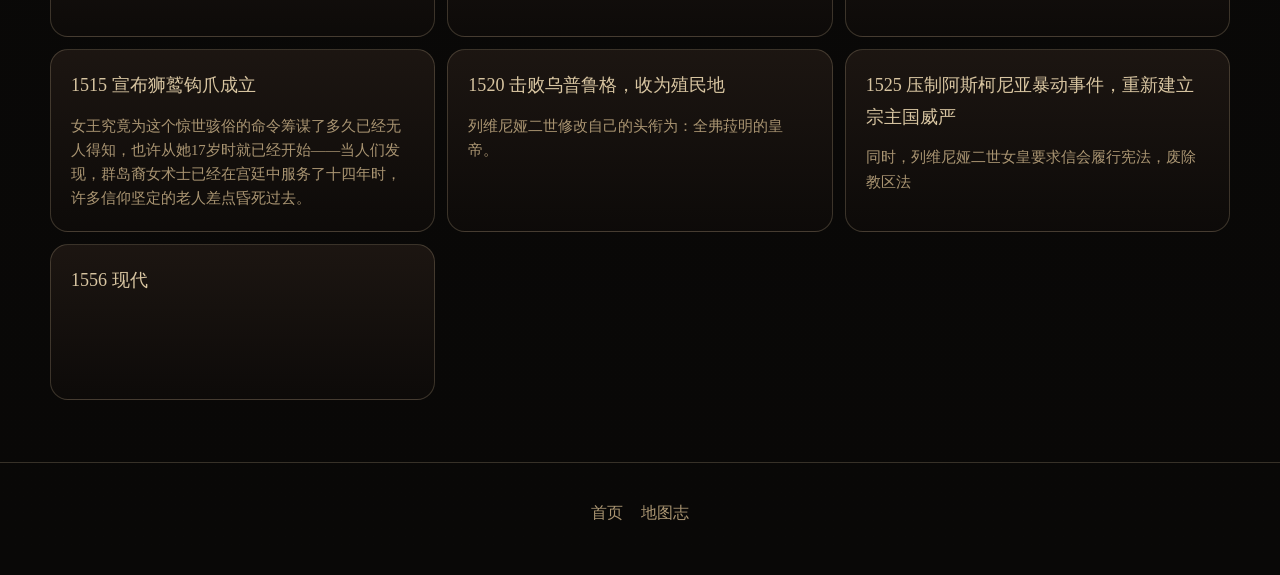
==== commit 3dfd2785: "Add files via upload" ====
--- a/archive.html
+++ b/archive.html
@@ -3,15 +3,48 @@
 <head>
   <meta charset="utf-8" />
   <meta name="viewport" content="width=device-width, initial-scale=1" />
-  <title>页面不存在｜热夜之梦</title>
+  <meta name="theme-color" content="#100d0b" />
+  <title>档案索引｜热夜之梦</title>
   <link rel="stylesheet" href="styles.css" />
 </head>
-<body data-page="missing">
-  <div class="texture" aria-hidden="true"></div>
-  <main class="missing-page">
-    <p class="overline">404</p>
-    <h1>页面不存在</h1>
-    <a class="button primary" href="./index.html">返回首页</a>
+<body data-page="archive">
+  <header class="site-header">
+    <a class="brand" href="./index.html"><span class="brand-mark">ψ</span><span>热夜之梦</span></a>
+    <button class="nav-toggle" type="button" aria-expanded="false" aria-controls="siteNav">目录</button>
+    <nav class="site-nav" id="siteNav" aria-label="主导航">
+      <a href="./index.html">首页</a>
+      <a href="./atlas.html">地图志</a>
+      <a href="./chronicle.html">帝国五百年</a>
+      <a href="./library.html">弗菈明国立图书馆</a>
+      <a href="./archive.html">档案索引</a>
+    </nav>
+  </header>
+
+  <main class="page-shell">
+    <section class="page-title compact-title">
+      <p class="eyebrow">Index</p>
+      <h1>档案索引</h1>
+    </section>
+
+    <section class="toolbar">
+      <label class="field wide-field">
+        <span>检索条目</span>
+        <input id="archiveSearch" type="search" placeholder="信会、术士、吸血鬼、内阁、货币……" />
+      </label>
+      <label class="field short-field">
+        <span>分类</span>
+        <select id="archiveCategory"><option value="all">全部</option></select>
+      </label>
+    </section>
+
+    <section id="archiveList" class="archive-list"></section>
   </main>
+
+  <footer class="site-footer">
+    <a href="./index.html">首页</a>
+    <a href="./atlas.html">地图志</a>
+  </footer>
+  <script src="world-data.js"></script>
+  <script src="script.js"></script>
 </body>
 </html>
--- a/styles.css
+++ b/styles.css
@@ -1,453 +1,370 @@
 :root{
-  --bg:#0b0a08;
-  --bg-2:#15100c;
-  --ink:#efe2c8;
-  --ink-strong:#fff6e3;
-  --muted:#b8a88b;
-  --dim:#75674f;
-  --line:rgba(215,184,121,.22);
-  --line-strong:rgba(215,184,121,.42);
-  --panel:rgba(25,18,14,.78);
-  --panel-2:rgba(42,28,20,.68);
-  --gold:#d4ad63;
-  --gold-soft:#f1d68d;
-  --copper:#9e5834;
-  --blood:#651c1d;
-  --blood-2:#9f2e30;
-  --green:#3a5147;
-  --paper:#c9b68f;
-  --shadow:0 32px 90px rgba(0,0,0,.44);
-  --serif:"Noto Serif SC","Source Han Serif SC","Songti SC","SimSun",serif;
-  --sans:"Noto Sans SC","Microsoft YaHei",system-ui,-apple-system,BlinkMacSystemFont,"Segoe UI",sans-serif;
+  --bg:#100d0b;
+  --panel:#19130f;
+  --panel-2:#211914;
+  --paper:#d8c5a1;
+  --paper-dim:#aa9572;
+  --ink:#f1e6cf;
+  --muted:#c4b189;
+  --bronze:#b8874a;
+  --bronze-2:#d1a360;
+  --blood:#6f2024;
+  --blood-2:#9a3537;
+  --line:rgba(216,197,161,.22);
+  --line-strong:rgba(216,197,161,.42);
+  --shadow:0 24px 80px rgba(0,0,0,.45);
+  --radius:22px;
 }
 
 *{box-sizing:border-box}
-html{scroll-behavior:smooth;background:var(--bg)}
+html{scroll-behavior:smooth}
 body{
   margin:0;
-  min-height:100vh;
   color:var(--ink);
-  font-family:var(--sans);
   background:
-    radial-gradient(circle at 12% 4%, rgba(101,28,29,.38), transparent 32%),
-    radial-gradient(circle at 85% 8%, rgba(58,81,71,.32), transparent 30%),
-    radial-gradient(circle at 50% 86%, rgba(158,88,52,.14), transparent 38%),
-    linear-gradient(180deg,#090807 0%,#120d0b 44%,#080706 100%);
-  overflow-x:hidden;
+    radial-gradient(circle at 16% -10%, rgba(154,53,55,.24), transparent 36rem),
+    radial-gradient(circle at 88% 4%, rgba(184,135,74,.15), transparent 28rem),
+    linear-gradient(180deg,#110d0b 0%,#090807 100%);
+  font-family:"Noto Serif SC","Source Han Serif SC","Songti SC",Georgia,serif;
+  line-height:1.75;
 }
 body::before{
   content:"";
   position:fixed;
   inset:0;
-  z-index:-4;
   pointer-events:none;
-  background:
-    linear-gradient(90deg,rgba(215,184,121,.035) 1px,transparent 1px),
-    linear-gradient(rgba(215,184,121,.028) 1px,transparent 1px);
-  background-size:84px 84px;
-  mask-image:linear-gradient(to bottom,rgba(0,0,0,.75),transparent 78%);
-}
-body::after{
-  content:"";
-  position:fixed;
-  inset:0;
-  z-index:-3;
-  pointer-events:none;
-  background:radial-gradient(circle at center,transparent 0 56%,rgba(0,0,0,.58) 100%);
-}
-.texture{
-  position:fixed;
-  inset:0;
-  z-index:-2;
-  pointer-events:none;
-  opacity:.26;
+  opacity:.28;
   background-image:
-    repeating-linear-gradient(0deg,rgba(255,255,255,.045) 0 1px,transparent 1px 3px),
-    repeating-linear-gradient(90deg,rgba(0,0,0,.09) 0 1px,transparent 1px 4px);
-  mix-blend-mode:overlay;
+    linear-gradient(rgba(255,255,255,.035) 1px, transparent 1px),
+    linear-gradient(90deg, rgba(255,255,255,.025) 1px, transparent 1px);
+  background-size:44px 44px;
+  mask-image:linear-gradient(to bottom, #000, transparent 78%);
 }
 
 a{color:inherit;text-decoration:none}
-button,input,select{font:inherit;color:inherit}
-button{cursor:pointer}
-img{display:block;max-width:100%}
-mark{background:rgba(212,173,99,.34);color:var(--ink-strong);border-radius:5px;padding:0 .16em}
+button,input,select{font:inherit}
 
 .site-header{
   position:sticky;
   top:0;
-  z-index:50;
+  z-index:20;
   display:flex;
   align-items:center;
   justify-content:space-between;
-  gap:18px;
-  min-height:72px;
-  padding:13px clamp(18px,3vw,46px);
+  gap:1rem;
+  padding:16px clamp(18px,3vw,48px);
   border-bottom:1px solid var(--line);
-  background:rgba(9,8,7,.76);
+  background:rgba(16,13,11,.84);
   backdrop-filter:blur(18px);
 }
-.brand{display:flex;align-items:center;gap:12px;min-width:max-content}
+.brand{
+  display:inline-flex;
+  align-items:center;
+  gap:.7rem;
+  letter-spacing:.08em;
+  font-weight:700;
+  color:var(--paper);
+}
 .brand-mark{
-  width:42px;height:42px;
-  display:grid;place-items:center;
+  display:grid;
+  place-items:center;
+  width:34px;
+  height:34px;
   border:1px solid var(--line-strong);
   border-radius:50%;
-  color:var(--gold-soft);
-  background:radial-gradient(circle at 34% 25%,rgba(241,214,141,.22),rgba(101,28,29,.17) 52%,rgba(0,0,0,.24));
-  font-family:var(--serif);
-  font-size:24px;
-  box-shadow:inset 0 0 26px rgba(215,184,121,.1),0 14px 36px rgba(0,0,0,.28);
-}
-.brand-name{font-family:var(--serif);font-size:21px;letter-spacing:.2em;color:var(--ink-strong);font-weight:700}
-.site-nav{display:flex;align-items:center;justify-content:flex-end;gap:4px;flex-wrap:wrap}
+  color:var(--bronze-2);
+  background:linear-gradient(145deg,rgba(216,197,161,.10),rgba(255,255,255,.02));
+}
+.site-nav{display:flex;align-items:center;gap:.35rem}
 .site-nav a{
-  padding:9px 13px;
+  position:relative;
+  display:inline-flex;
+  align-items:center;
+  min-height:38px;
+  padding:.35rem .82rem;
   border:1px solid transparent;
   border-radius:999px;
   color:var(--muted);
-  font-size:14px;
-  letter-spacing:.04em;
-  transition:background .18s ease,border-color .18s ease,color .18s ease;
-}
-.site-nav a:hover,.site-nav a.active{color:var(--ink-strong);border-color:var(--line);background:rgba(255,255,255,.045)}
-.nav-toggle{display:none;border:1px solid var(--line);border-radius:999px;background:rgba(255,255,255,.04);padding:9px 14px}
-
-.home-hero{
-  width:min(1380px,100%);
-  min-height:calc(100vh - 72px);
-  margin:0 auto;
+  font-size:.95rem;
+  transition:border-color .18s ease,color .18s ease,background .18s ease;
+}
+.site-nav a:hover,.site-nav a.active{
+  color:var(--ink);
+  border-color:var(--line);
+  background:rgba(216,197,161,.07);
+}
+.nav-toggle{display:none}
+
+.page-shell{width:min(1180px,calc(100% - 38px));margin-inline:auto}
+.hero{
+  position:relative;
+  min-height:560px;
   display:grid;
-  grid-template-columns:minmax(0,.88fr) minmax(420px,1.12fr);
-  gap:34px;
-  align-items:center;
-  padding:72px clamp(18px,3vw,46px) 44px;
-}
-.hero-copy{position:relative;z-index:2}
-.overline{
-  margin:0 0 18px;
-  color:var(--gold);
-  font-size:12px;
-  line-height:1.4;
-  letter-spacing:.28em;
-  text-transform:uppercase;
-  font-weight:800;
-}
-h1,h2,h3{font-family:var(--serif);font-weight:700;color:var(--ink-strong);margin:0;line-height:1.12}
-h1{font-size:clamp(54px,7.4vw,108px);letter-spacing:.08em;text-shadow:0 20px 64px rgba(0,0,0,.46)}
-h2{font-size:clamp(29px,4.2vw,52px);letter-spacing:.06em}
-h3{font-size:24px;letter-spacing:.04em}
-blockquote{
-  margin:28px 0 0;
-  padding-left:22px;
-  border-left:2px solid var(--gold);
-  font-family:var(--serif);
-  font-size:clamp(22px,2.4vw,34px);
-  line-height:1.6;
-  color:var(--gold-soft);
-}
-.hero-text,.page-hero p,.library-hero p,.reading-card p,.portal-card p,.location-card p,.timeline-item p,.book-card p,.entry-body p{
-  color:var(--muted);
-  line-height:1.95;
-  letter-spacing:.015em;
-}
-.hero-text{max-width:720px;margin:24px 0 0;font-size:17px}
-.hero-links{display:flex;gap:12px;flex-wrap:wrap;margin-top:34px}
-.button{
-  display:inline-flex;align-items:center;justify-content:center;gap:8px;
-  min-height:44px;
-  padding:11px 18px;
-  border-radius:999px;
-  border:1px solid var(--line-strong);
-  background:rgba(255,255,255,.04);
-  color:var(--ink);
-  font-weight:700;
-  letter-spacing:.06em;
-  transition:transform .18s ease,filter .18s ease,background .18s ease;
-}
-.button:hover{transform:translateY(-2px);filter:brightness(1.08);background:rgba(255,255,255,.07)}
-.button.primary{color:#1c0f07;background:linear-gradient(135deg,#efcf83 0%,#be7a3c 52%,#7f2424 100%);box-shadow:0 18px 52px rgba(101,28,29,.36)}
-.button.small{min-height:42px;padding:10px 15px;background:rgba(255,255,255,.05)}
-.text-link{display:inline-flex;margin-top:14px;color:var(--gold-soft);font-weight:800;letter-spacing:.04em}
-.text-link:hover{text-decoration:underline;text-underline-offset:4px}
-
-.map-window{
-  position:relative;
-  display:block;
-  border:1px solid var(--line-strong);
-  border-radius:34px;
-  padding:12px;
-  background:linear-gradient(145deg,rgba(215,184,121,.18),rgba(255,255,255,.035));
+  align-content:center;
+  padding:86px clamp(18px,4vw,76px);
+  margin-top:24px;
+  border:1px solid var(--line);
+  border-radius:calc(var(--radius) + 8px);
+  background:
+    linear-gradient(120deg,rgba(25,19,15,.92),rgba(16,13,11,.55)),
+    radial-gradient(circle at 74% 38%,rgba(111,32,36,.32),transparent 30rem),
+    linear-gradient(180deg,rgba(216,197,161,.08),transparent);
   box-shadow:var(--shadow);
   overflow:hidden;
 }
-.map-window::before{
+.hero::after{
   content:"";
   position:absolute;
-  inset:12px;
-  z-index:1;
-  pointer-events:none;
-  border:1px solid rgba(255,246,227,.18);
-  border-radius:24px;
-  box-shadow:inset 0 0 80px rgba(0,0,0,.26);
-}
-.map-window img{
-  width:100%;
-  aspect-ratio:1.42/1;
-  object-fit:cover;
-  border-radius:24px;
-  filter:saturate(.95) contrast(.96) brightness(.85);
-}
-.map-window span{
-  position:absolute;
-  right:28px;
-  bottom:26px;
-  z-index:2;
-  padding:9px 13px;
+  right:-70px;
+  bottom:-70px;
+  width:360px;
+  height:360px;
+  border:1px solid rgba(184,135,74,.22);
+  border-radius:50%;
+  box-shadow:inset 0 0 0 22px rgba(216,197,161,.025), inset 0 0 0 44px rgba(216,197,161,.025);
+}
+.hero-rule{
+  width:92px;
+  height:3px;
+  margin-bottom:24px;
+  background:linear-gradient(90deg,var(--bronze),transparent);
+}
+.eyebrow{
+  margin:0 0 .55rem;
+  color:var(--bronze-2);
+  font-size:.76rem;
+  letter-spacing:.22em;
+  text-transform:uppercase;
+}
+h1,h2,h3{font-family:Georgia,"Noto Serif SC","Source Han Serif SC",serif;line-height:1.18;margin:0;color:var(--paper)}
+h1{font-size:clamp(3rem,8vw,7.4rem);letter-spacing:.06em;font-weight:600}
+h2{font-size:clamp(1.55rem,3vw,2.45rem);font-weight:600}
+h3{font-size:1.18rem;font-weight:600}
+.lead{margin:18px 0 0;font-size:clamp(1.35rem,2.6vw,2.25rem);color:var(--ink)}
+.source-line{max-width:760px;margin:22px 0 0;color:var(--muted);font-size:1.05rem}
+.action-row{display:flex;flex-wrap:wrap;gap:.75rem;margin-top:34px}
+.action{
+  display:inline-flex;
+  align-items:center;
+  justify-content:center;
+  min-height:44px;
+  padding:.55rem 1.15rem;
   border:1px solid var(--line-strong);
   border-radius:999px;
-  background:rgba(10,8,6,.72);
-  color:var(--gold-soft);
-  font-family:var(--serif);
-  letter-spacing:.18em;
-}
-
-.section{width:min(1220px,100%);margin:0 auto;padding:76px clamp(18px,3vw,46px)}
-.section.compact{padding-top:40px;padding-bottom:56px}
-.section-title{margin-bottom:22px}
-.portal-grid{display:grid;grid-template-columns:repeat(3,1fr);gap:16px}
-.portal-card{
-  min-height:235px;
-  padding:24px;
+  color:var(--paper);
+  background:rgba(216,197,161,.045);
+  box-shadow:0 10px 28px rgba(0,0,0,.16);
+  transition:transform .18s ease,border-color .18s ease,background .18s ease;
+}
+.action:hover{transform:translateY(-1px);border-color:rgba(216,197,161,.72);background:rgba(216,197,161,.09)}
+.action.primary{border-color:rgba(184,135,74,.72);background:linear-gradient(180deg,rgba(184,135,74,.28),rgba(111,32,36,.16));color:#fff2d6}
+
+.section-block{margin-top:38px}
+.section-head{display:flex;align-items:end;justify-content:space-between;gap:1rem;margin-bottom:16px}
+.gateway-grid{display:grid;grid-template-columns:repeat(4,minmax(0,1fr));gap:14px}
+.gateway-card{
+  min-height:190px;
   display:flex;
   flex-direction:column;
   justify-content:space-between;
-  border:1px solid var(--line);
-  border-radius:26px;
-  background:
-    radial-gradient(circle at 84% 12%,rgba(212,173,99,.15),transparent 34%),
-    linear-gradient(180deg,rgba(255,255,255,.055),rgba(255,255,255,.022));
-  box-shadow:0 22px 70px rgba(0,0,0,.2);
-  transition:transform .2s ease,border-color .2s ease,background .2s ease;
-}
-.portal-card:hover{transform:translateY(-4px);border-color:var(--line-strong);background:rgba(255,255,255,.062)}
-.portal-card span{font-family:var(--serif);font-size:28px;color:var(--ink-strong);letter-spacing:.06em}
-.portal-card p{margin:30px 0 0;font-size:15px}
-.reading-card{
-  border:1px solid var(--line);
-  border-radius:30px;
-  padding:32px;
-  background:linear-gradient(135deg,rgba(255,255,255,.055),rgba(101,28,29,.08));
-  box-shadow:var(--shadow);
-}
-.reading-card h2{margin-bottom:20px}
-.reading-card p{font-size:16px}
-
-.page-hero{
-  width:min(1220px,100%);
-  margin:0 auto;
-  padding:92px clamp(18px,3vw,46px) 34px;
-}
-.page-hero h1{font-size:clamp(44px,6vw,82px)}
-.page-hero p:not(.overline){max-width:820px;margin:24px 0 0;font-size:17px}
-.atlas-hero{padding-bottom:22px}
-.atlas-map{
-  width:min(1320px,calc(100% - 36px));
-  margin:0 auto 26px;
-  border:1px solid var(--line-strong);
-  border-radius:32px;
-  padding:12px;
-  background:rgba(255,255,255,.04);
-  box-shadow:var(--shadow);
-}
-.atlas-map img{width:100%;border-radius:22px;filter:saturate(.96) contrast(.98) brightness(.92)}
-.tool-row,.archive-tools{
-  position:sticky;
-  top:88px;
-  z-index:12;
-  display:grid;
-  grid-template-columns:1fr 220px;
-  gap:12px;
-  margin-bottom:26px;
-  padding:12px;
-  border:1px solid var(--line);
-  border-radius:24px;
-  background:rgba(12,9,7,.78);
-  backdrop-filter:blur(16px);
-}
-.archive-tools{grid-template-columns:1fr 210px auto}
+  padding:22px;
+  border:1px solid var(--line);
+  border-radius:var(--radius);
+  background:linear-gradient(180deg,rgba(33,25,20,.9),rgba(19,15,12,.9));
+  transition:transform .18s ease,border-color .18s ease,background .18s ease;
+}
+.gateway-card:hover{transform:translateY(-3px);border-color:rgba(184,135,74,.66);background:linear-gradient(180deg,rgba(42,32,25,.95),rgba(22,17,14,.95))}
+.gateway-title{font-size:1.45rem;color:var(--paper);letter-spacing:.06em}
+.gateway-text{display:block;margin-top:26px;color:var(--paper-dim);font-size:.94rem;line-height:1.65}
+
+.split-section{display:grid;grid-template-columns:minmax(0,1fr) 330px;gap:18px;margin-bottom:54px}
+.reading-panel,.side-list,.toolbar,.page-title,.detail-article,.related-panel,.not-found{
+  border:1px solid var(--line);
+  border-radius:var(--radius);
+  background:rgba(25,19,15,.82);
+  box-shadow:0 18px 60px rgba(0,0,0,.22);
+}
+.reading-panel{padding:30px clamp(22px,3vw,42px)}
+.reading-panel p{color:var(--muted)}
+.reading-panel h2{margin-bottom:18px}
+.side-list{padding:24px}
+.index-row{
+  display:flex;
+  align-items:center;
+  justify-content:space-between;
+  gap:1rem;
+  padding:13px 0;
+  border-bottom:1px solid rgba(216,197,161,.12);
+  color:var(--paper);
+}
+.index-row:hover span{color:var(--bronze-2)}
+.index-row i{font-style:normal;color:var(--paper-dim);font-size:.82rem;white-space:nowrap}
+.text-link{display:inline-flex;margin-top:16px;color:var(--bronze-2);border-bottom:1px solid rgba(184,135,74,.55)}
+.text-link:hover{color:#f0c67d}
+
+.page-title{margin-top:28px;padding:44px clamp(22px,4vw,54px)}
+.compact-title{padding-block:34px}
+.page-title h1{font-size:clamp(2.8rem,6vw,5.4rem)}
+.toolbar{
+  display:flex;
+  flex-wrap:wrap;
+  align-items:end;
+  gap:14px;
+  margin-top:18px;
+  padding:18px;
+}
+.slim-toolbar{box-shadow:none;background:rgba(25,19,15,.62)}
+.field{display:flex;flex-direction:column;gap:8px;min-width:220px;flex:1}
+.wide-field{flex:999;min-width:min(100%,380px)}
+.short-field{flex:0 0 220px}
+.field span{font-size:.76rem;letter-spacing:.16em;color:var(--paper-dim)}
 input,select{
   width:100%;
-  border:1px solid var(--line);
-  border-radius:16px;
-  background:rgba(0,0,0,.28);
+  min-height:46px;
+  border:1px solid var(--line);
+  border-radius:999px;
+  padding:.55rem 1rem;
   color:var(--ink);
-  padding:13px 15px;
+  background:#0f0c0a;
   outline:none;
-  transition:border-color .18s ease,box-shadow .18s ease;
-}
-input:focus,select:focus{border-color:rgba(241,214,141,.72);box-shadow:0 0 0 4px rgba(212,173,99,.12)}
-select option{background:#130f0c;color:var(--ink)}
-.location-grid{display:grid;gap:24px}
-.location-group{display:grid;gap:16px}
-.location-group h2{font-size:34px}
-.location-cards{display:grid;grid-template-columns:repeat(2,1fr);gap:14px}
-.location-card{
-  padding:22px;
-  border:1px solid var(--line);
-  border-radius:24px;
-  background:linear-gradient(180deg,rgba(255,255,255,.05),rgba(255,255,255,.022));
-}
-.card-kicker{color:var(--dim);font-size:12px;letter-spacing:.18em;margin-bottom:10px}
-.location-card h3{font-size:25px}
-.location-card p{margin:14px 0 0;font-size:15px}
-.empty{border:1px dashed var(--line);border-radius:22px;padding:28px;color:var(--muted);background:rgba(255,255,255,.03)}
-
-.chronicle-shell{padding-top:34px}
-.timeline{position:relative;display:grid;gap:18px;margin-top:10px}
-.timeline::before{content:"";position:absolute;left:140px;top:0;bottom:0;width:1px;background:var(--line)}
-.timeline-item{
+}
+select{appearance:none;background-image:linear-gradient(45deg,transparent 50%,var(--bronze-2) 50%),linear-gradient(135deg,var(--bronze-2) 50%,transparent 50%);background-position:calc(100% - 18px) 20px,calc(100% - 12px) 20px;background-size:6px 6px,6px 6px;background-repeat:no-repeat}
+input:focus,select:focus{border-color:rgba(184,135,74,.75);box-shadow:0 0 0 4px rgba(184,135,74,.10)}
+
+.atlas-list,.archive-list,.chronicle-list,.library-grid{margin:24px 0 62px}
+.atlas-group,.archive-group{margin-top:22px}
+.atlas-group h2,.archive-group h2{font-size:1.6rem;margin:0 0 12px;padding-bottom:10px;border-bottom:1px solid var(--line)}
+.place-grid{display:grid;grid-template-columns:repeat(4,minmax(0,1fr));gap:10px}
+.place-card{
+  display:flex;
+  align-items:center;
+  min-height:76px;
+  padding:16px 18px;
+  border:1px solid var(--line);
+  border-radius:18px;
+  color:var(--paper);
+  background:linear-gradient(180deg,rgba(33,25,20,.82),rgba(14,11,9,.86));
+  transition:transform .18s ease,border-color .18s ease,color .18s ease;
+}
+.place-card:hover{transform:translateY(-2px);border-color:rgba(184,135,74,.65);color:#f0c67d}
+
+.chronicle-list{position:relative;display:grid;gap:10px}
+.chronicle-list::before{content:"";position:absolute;left:109px;top:8px;bottom:8px;width:1px;background:var(--line)}
+.chronicle-item{
   position:relative;
   display:grid;
-  grid-template-columns:120px 1fr;
-  gap:42px;
-  padding:24px;
-  border:1px solid var(--line);
-  border-radius:24px;
-  background:linear-gradient(180deg,rgba(255,255,255,.05),rgba(255,255,255,.02));
-}
-.timeline-item::before{content:"";position:absolute;left:135px;top:32px;width:11px;height:11px;border-radius:50%;background:var(--gold);box-shadow:0 0 0 8px rgba(212,173,99,.12)}
-.timeline-date{font-family:var(--serif);font-size:24px;color:var(--gold-soft);line-height:1.2}
-.timeline-item h2{font-size:30px}
-.timeline-item p{margin:14px 0 0}
-
-.library-hero{
-  width:min(1220px,100%);
-  margin:0 auto;
-  min-height:430px;
-  display:flex;
-  align-items:end;
-  padding:90px clamp(18px,3vw,46px) 42px;
+  grid-template-columns:92px minmax(0,1fr);
+  gap:34px;
+  padding:16px 18px;
+  border:1px solid transparent;
+  border-radius:18px;
+  background:rgba(25,19,15,.56);
+}
+.chronicle-item::before{content:"";position:absolute;left:103px;top:26px;width:13px;height:13px;border-radius:50%;background:var(--bronze);box-shadow:0 0 0 5px rgba(184,135,74,.13)}
+.chronicle-item:hover{border-color:var(--line);background:rgba(33,25,20,.82)}
+.chronicle-item time{color:var(--bronze-2);font-size:.9rem;line-height:1.45}
+.chronicle-item span{display:block;color:var(--paper);font-size:1.06rem;line-height:1.45}
+.chronicle-item em{display:block;margin-top:4px;color:var(--paper-dim);font-style:normal;font-size:.92rem}
+
+.archive-grid{display:grid;grid-template-columns:repeat(3,minmax(0,1fr));gap:12px}
+.archive-card{
+  display:block;
+  min-height:156px;
+  padding:20px;
+  border:1px solid var(--line);
+  border-radius:18px;
+  background:linear-gradient(180deg,rgba(33,25,20,.82),rgba(14,11,9,.86));
+  transition:transform .18s ease,border-color .18s ease;
+}
+.archive-card:hover{transform:translateY(-2px);border-color:rgba(184,135,74,.65)}
+.archive-card span{display:block;color:var(--paper);font-size:1.13rem;margin-bottom:12px}
+.archive-card p{margin:0;color:var(--paper-dim);font-size:.92rem;line-height:1.65}
+
+.library-shell{width:min(1040px,calc(100% - 38px))}
+.library-title{
   background:
-    linear-gradient(rgba(8,6,5,.24),rgba(8,6,5,.76)),
-    repeating-linear-gradient(90deg,rgba(124,74,42,.22) 0 38px,rgba(36,22,15,.22) 38px 42px),
-    radial-gradient(circle at 70% 12%,rgba(212,173,99,.2),transparent 34%);
-  border-bottom:1px solid var(--line);
-}
-.library-hero h1{font-size:clamp(46px,6vw,84px)}
-.library-hero p:not(.overline){max-width:640px;margin:20px 0 0;font-size:18px;color:var(--muted);line-height:1.9}
-.library-room{width:min(1280px,100%)}
-.catalog-panel{
+    linear-gradient(135deg,rgba(54,41,31,.92),rgba(18,14,11,.92)),
+    radial-gradient(circle at 12% 22%,rgba(184,135,74,.2),transparent 18rem);
+}
+.library-toolbar{background:rgba(35,27,21,.72)}
+.library-grid{display:grid;gap:12px}
+.book-card{
+  border:1px solid var(--line);
+  border-radius:18px;
+  background:linear-gradient(90deg,rgba(96,54,37,.32) 0 12px,rgba(33,25,20,.88) 12px,rgba(15,12,10,.9));
+  overflow:hidden;
+}
+.book-card summary{
+  cursor:pointer;
   display:grid;
-  grid-template-columns:180px 1fr;
-  gap:16px;
-  align-items:center;
-  margin-bottom:24px;
-  padding:16px;
-  border:1px solid var(--line);
-  border-radius:24px;
-  background:linear-gradient(135deg,rgba(201,182,143,.1),rgba(55,34,23,.28));
-}
-.catalog-panel label{font-family:var(--serif);font-size:25px;color:var(--ink-strong);letter-spacing:.08em}
-.bookcase{
-  display:grid;
-  grid-template-columns:repeat(2,1fr);
+  grid-template-columns:54px minmax(0,1fr);
+  gap:14px;
+  align-items:center;
+  padding:18px 22px;
+  color:var(--paper);
+}
+.book-card summary::-webkit-details-marker{display:none}
+.book-card summary::after{content:"展开";justify-self:end;color:var(--paper-dim);font-size:.82rem;letter-spacing:.1em}
+.book-card[open] summary::after{content:"收起"}
+.book-number{display:grid;place-items:center;width:42px;height:42px;border:1px solid var(--line);border-radius:50%;color:var(--bronze-2);font-size:.9rem}
+.book-body{padding:0 28px 24px 90px;color:var(--muted)}
+.book-body p{margin:0 0 1rem}
+
+.detail-shell{width:min(980px,calc(100% - 38px));margin-top:28px;margin-bottom:62px}
+.detail-article{padding:34px clamp(22px,4vw,58px)}
+.detail-topline{display:flex;justify-content:space-between;gap:1rem;align-items:center;margin-bottom:24px;color:var(--paper-dim);font-size:.92rem}
+.detail-topline .text-link{margin:0}
+.detail-article h1{font-size:clamp(2.25rem,5vw,4.75rem);margin-bottom:26px;letter-spacing:.04em}
+.prose{font-size:1.03rem;color:var(--muted)}
+.prose p{margin:0 0 1.25rem}
+.prose p:first-child::first-letter{color:var(--bronze-2);font-size:2.6em;line-height:.9;padding-right:.05em}
+.related-panel{margin-top:16px;padding:24px}
+.empty-state{padding:30px;border:1px solid var(--line);border-radius:18px;color:var(--paper-dim);background:rgba(25,19,15,.72)}
+.not-found{min-height:56vh;display:grid;place-content:center;text-align:center;padding:48px}
+.not-found.small{min-height:360px}
+
+.site-footer{
+  display:flex;
+  justify-content:center;
   gap:18px;
-}
-.book-card{
-  position:relative;
-  display:grid;
-  grid-template-columns:42px 1fr;
-  gap:18px;
-  min-height:215px;
-  padding:22px;
-  border:1px solid rgba(215,184,121,.28);
-  border-radius:8px 24px 24px 8px;
-  background:
-    linear-gradient(90deg,rgba(101,28,29,.34),transparent 16%),
-    linear-gradient(180deg,rgba(201,182,143,.12),rgba(255,255,255,.028));
-  box-shadow:0 20px 54px rgba(0,0,0,.24);
-}
-.book-card::after{content:"";position:absolute;left:0;right:0;bottom:-10px;height:10px;background:linear-gradient(90deg,rgba(80,47,27,.1),rgba(215,184,121,.2),rgba(80,47,27,.1));border-radius:0 0 18px 18px}
-.book-spine{
-  writing-mode:vertical-rl;
-  text-orientation:mixed;
-  display:flex;
-  align-items:center;
-  justify-content:center;
-  border-right:1px solid var(--line);
-  color:var(--gold-soft);
-  font-family:var(--serif);
-  letter-spacing:.2em;
-}
-.book-card h2{font-size:27px;line-height:1.35}
-.book-card p{margin:14px 0 0;font-size:15px}
-
-.archive-section{padding-top:34px}
-.archive-list{display:grid;gap:14px}
-.entry{
-  border:1px solid var(--line);
-  border-radius:24px;
-  background:linear-gradient(180deg,rgba(255,255,255,.048),rgba(255,255,255,.02));
-  overflow:hidden;
-}
-.entry summary{
-  list-style:none;
-  display:flex;
-  justify-content:space-between;
-  gap:18px;
-  align-items:center;
-  padding:22px 24px;
-  cursor:pointer;
-}
-.entry summary::-webkit-details-marker{display:none}
-.entry h2{font-size:30px}
-.entry-meta{display:flex;gap:8px;flex-wrap:wrap;margin-top:12px}
-.entry-meta span{display:inline-flex;padding:5px 9px;border:1px solid var(--line);border-radius:999px;color:var(--muted);font-size:12px;letter-spacing:.05em}
-.chevron{color:var(--gold);font-size:24px;transition:transform .2s ease}
-.entry[open] .chevron{transform:rotate(180deg)}
-.entry-body{padding:0 24px 26px;border-top:1px solid var(--line)}
-.entry-body p{margin:20px 0 0;font-size:16px;color:#d4c4a8}
-
-.site-footer{
-  display:flex;
-  gap:18px;
-  flex-wrap:wrap;
-  justify-content:center;
-  padding:36px 18px 48px;
+  padding:36px 20px 48px;
+  color:var(--paper-dim);
   border-top:1px solid var(--line);
-  color:var(--muted);
-}
-.site-footer a:hover{color:var(--ink-strong);text-decoration:underline;text-underline-offset:4px}
-.missing-page{min-height:100vh;display:grid;place-content:center;gap:22px;padding:40px}
-.missing-page h1{font-size:clamp(42px,8vw,92px)}
-
-.reveal{opacity:0;transform:translateY(18px);transition:opacity .55s ease,transform .55s ease}
-.reveal.visible{opacity:1;transform:none}
+}
+.site-footer a:hover{color:var(--paper)}
 
 @media (max-width: 980px){
-  .home-hero{grid-template-columns:1fr;min-height:auto;padding-top:54px}
-  .map-window{order:-1}
-  .portal-grid,.location-cards,.bookcase{grid-template-columns:1fr}
-  .tool-row,.archive-tools,.catalog-panel{grid-template-columns:1fr;position:relative;top:auto}
-  .timeline::before{left:27px}
-  .timeline-item{grid-template-columns:1fr;gap:12px;padding-left:54px}
-  .timeline-item::before{left:22px}
-  .timeline-date{font-size:20px}
-}
-
+  .gateway-grid,.place-grid{grid-template-columns:repeat(2,minmax(0,1fr))}
+  .archive-grid{grid-template-columns:repeat(2,minmax(0,1fr))}
+  .split-section{grid-template-columns:1fr}
+  .chronicle-list::before{left:96px}
+  .chronicle-item{grid-template-columns:80px minmax(0,1fr);gap:32px}
+  .chronicle-item::before{left:90px}
+}
 @media (max-width: 760px){
-  .site-header{align-items:flex-start}
-  .nav-toggle{display:inline-flex;margin-left:auto}
-  .site-nav{display:none;position:absolute;left:18px;right:18px;top:62px;padding:12px;border:1px solid var(--line);border-radius:22px;background:rgba(9,8,7,.96);box-shadow:var(--shadow)}
-  .site-nav.open{display:grid}
+  .site-header{align-items:flex-start;flex-wrap:wrap}
+  .nav-toggle{
+    display:inline-flex;
+    align-items:center;
+    min-height:36px;
+    padding:.35rem .8rem;
+    border:1px solid var(--line);
+    border-radius:999px;
+    color:var(--paper);
+    background:rgba(216,197,161,.06);
+  }
+  .site-nav{display:none;flex-direction:column;align-items:stretch;width:100%;padding-top:8px}
+  .site-nav.open{display:flex}
   .site-nav a{border-color:var(--line);border-radius:14px}
-  .brand-name{font-size:18px;letter-spacing:.16em}
-  h1{font-size:clamp(42px,13vw,62px)}
-  .home-hero,.page-hero,.section{padding-left:18px;padding-right:18px}
-  .map-window img{aspect-ratio:1.22/1}
-  .atlas-map{width:calc(100% - 24px);padding:8px;border-radius:22px}
-  .atlas-map img{border-radius:15px}
-  .entry summary{padding:18px}
-  .entry-body{padding:0 18px 22px}
-}
+  .hero{min-height:480px;padding:54px 24px}
+  .gateway-grid,.place-grid,.archive-grid{grid-template-columns:1fr}
+  .toolbar{display:block}
+  .field{margin-bottom:12px;min-width:0}
+  .short-field{width:100%}
+  .chronicle-list::before{display:none}
+  .chronicle-item{grid-template-columns:1fr;gap:6px}
+  .chronicle-item::before{display:none}
+  .book-card summary{grid-template-columns:44px minmax(0,1fr)}
+  .book-card summary::after{content:""}
+  .book-body{padding:0 20px 22px 24px}
+}
